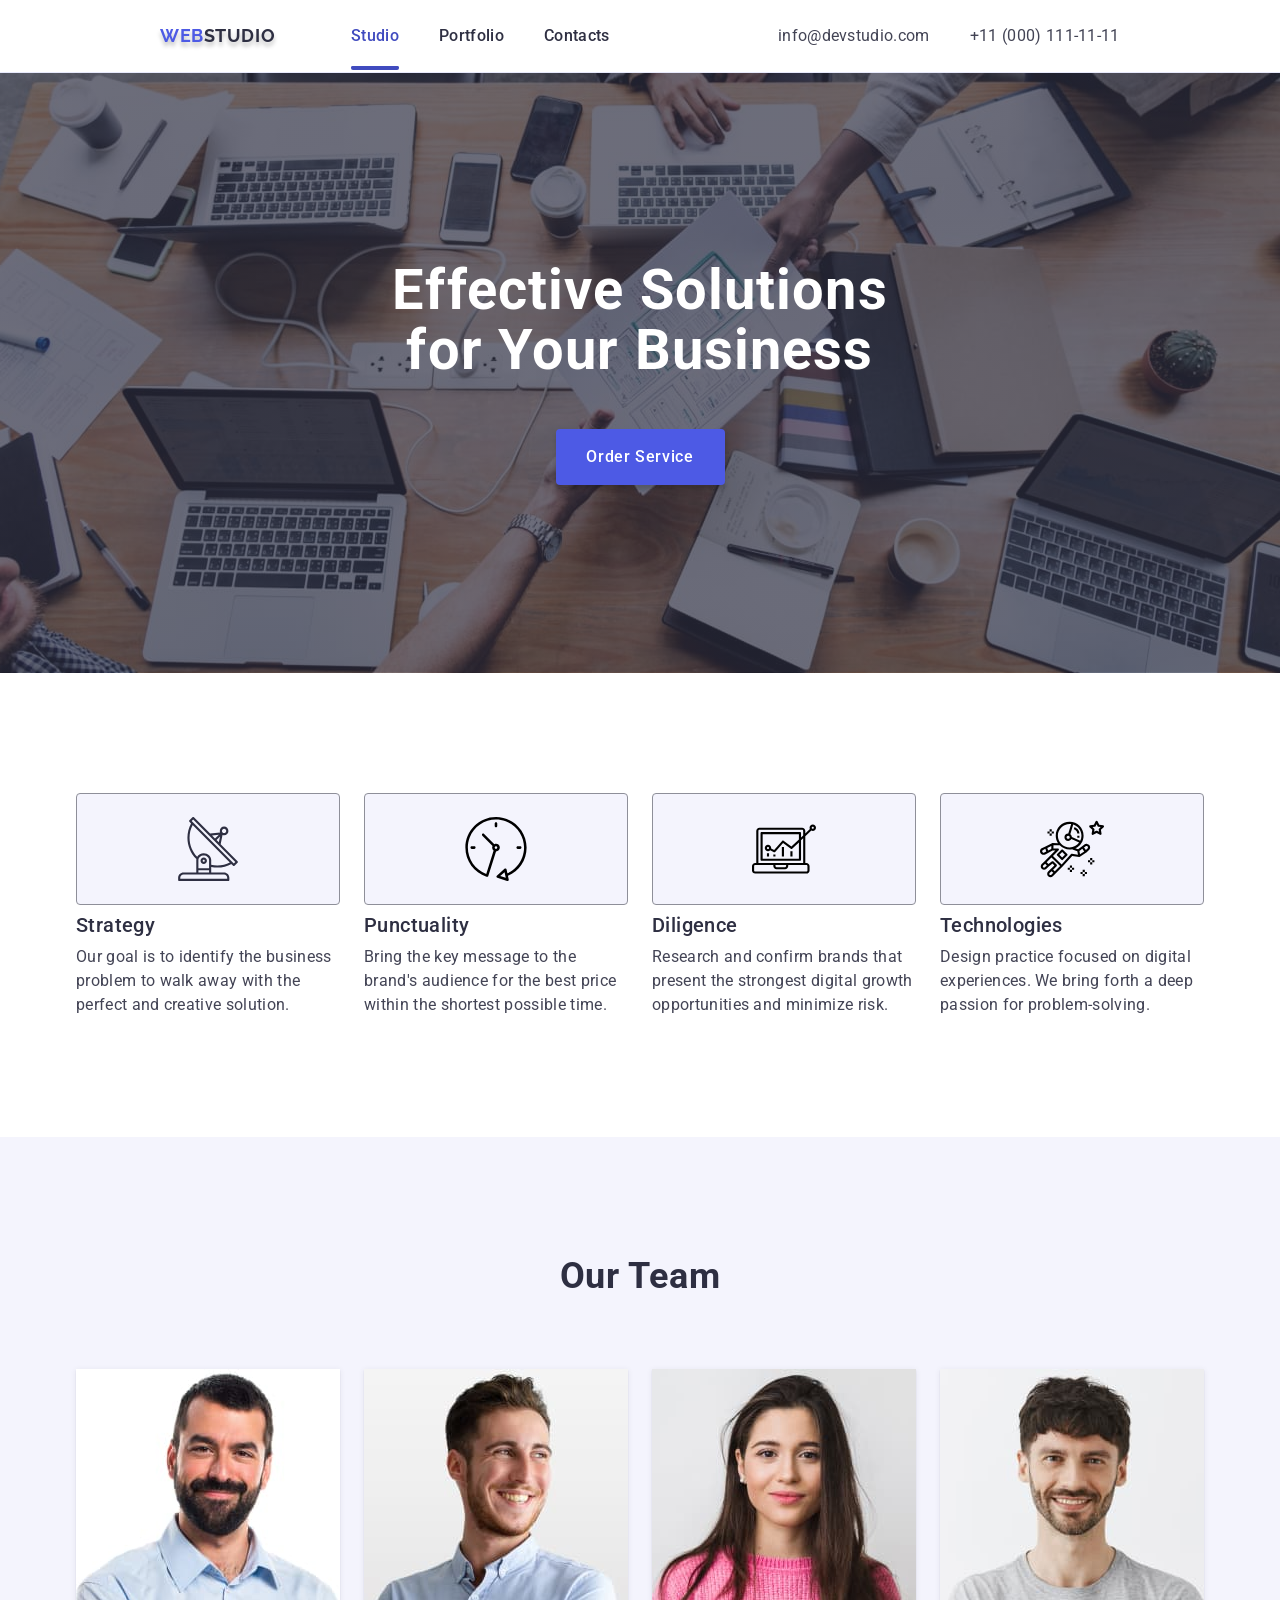
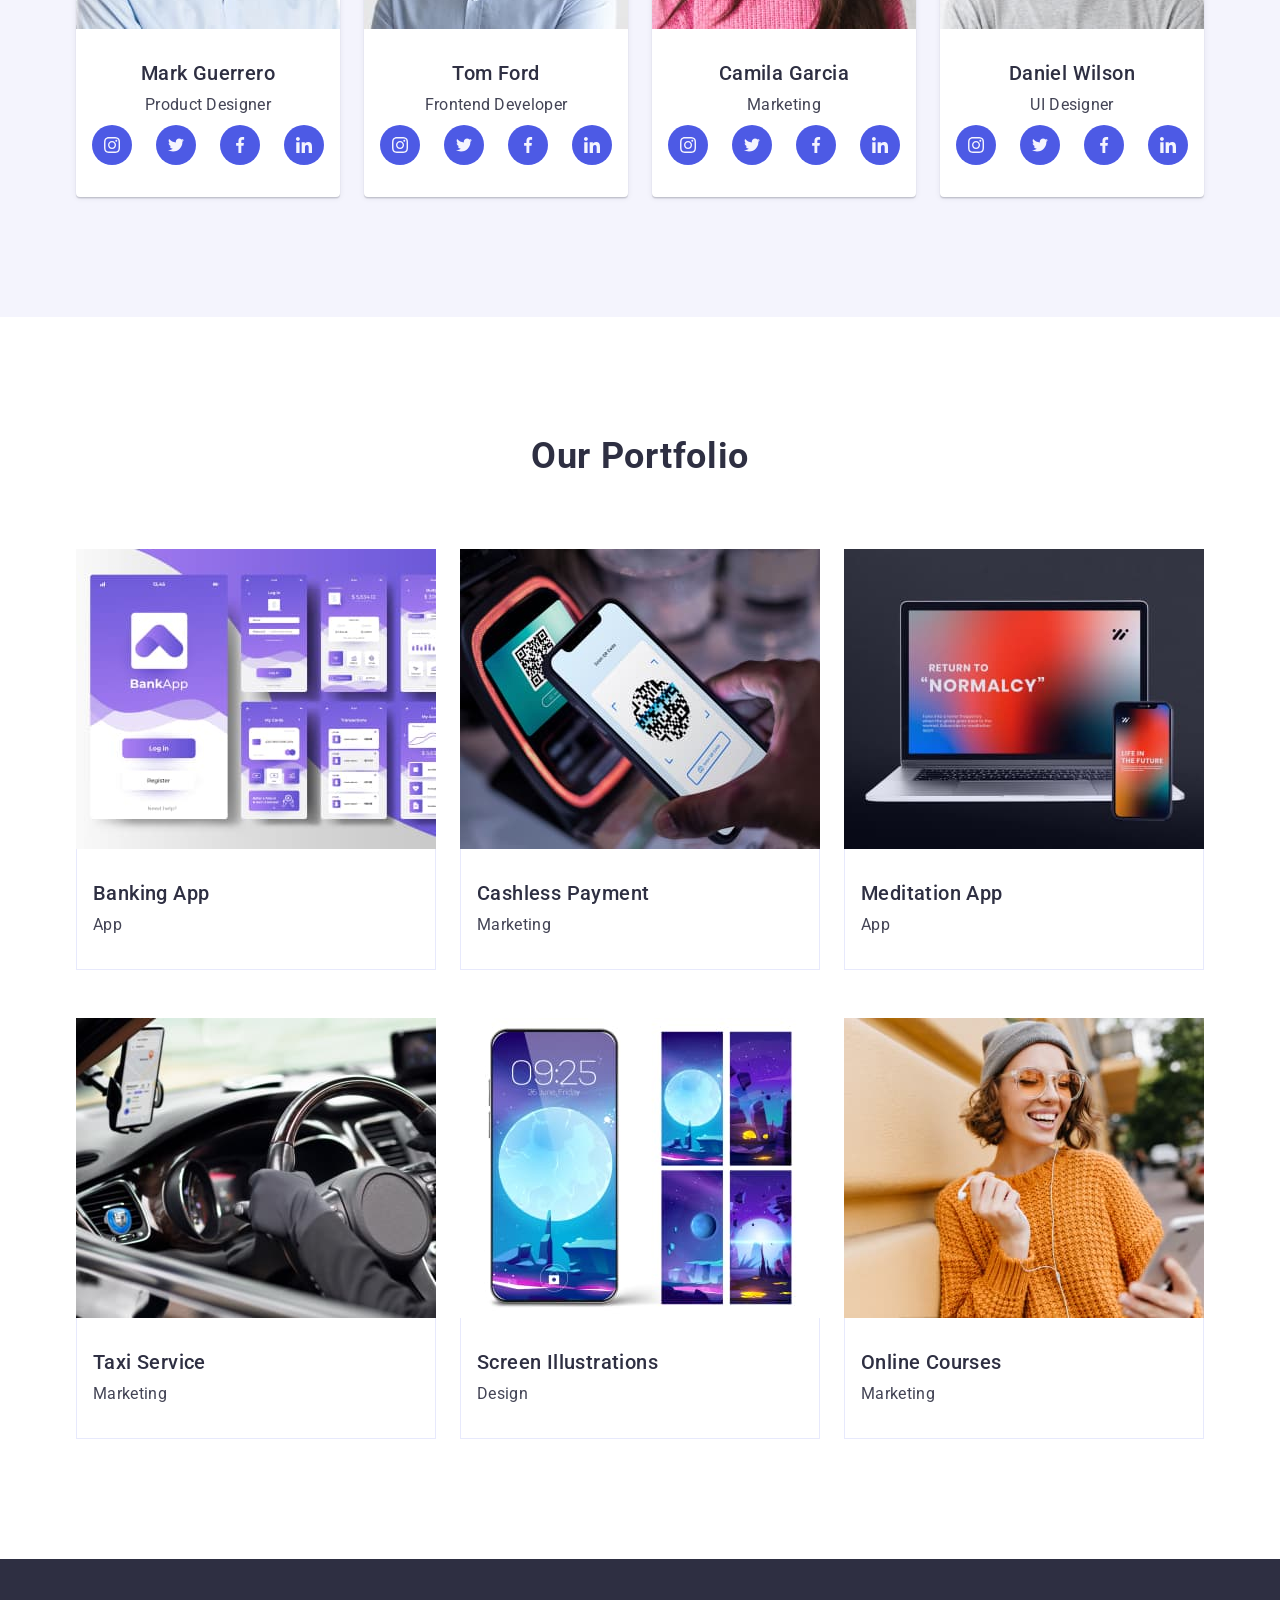
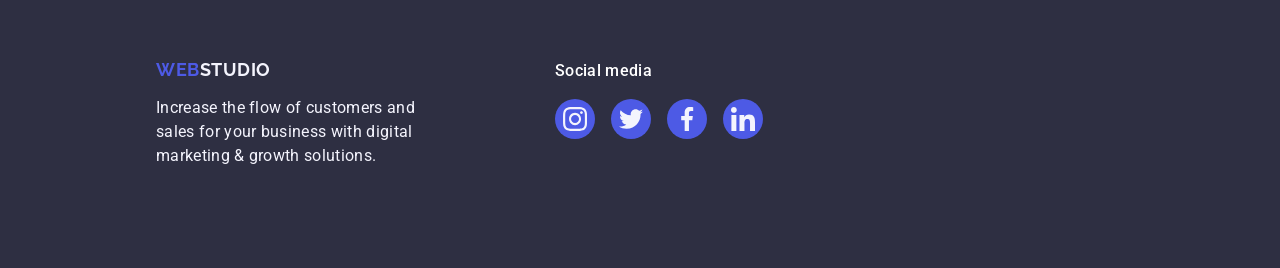
==== index.html @ fd199534 ".." ====
<!DOCTYPE html>
<html lang="en">
  <head>
    <meta charset="UTF-8" />
    <meta name="viewport" content="width=device-width, initial-scale=1.0" />
    <link rel="preconnect" href="https://fonts.googleapis.com" />
    <link rel="preconnect" href="https://fonts.gstatic.com" crossorigin />
    <link
      href="https://fonts.googleapis.com/css2?family=Raleway:wght@800&family=Roboto:wght@400;500;700;900&display=swap"
      rel="stylesheet"
    />
    <link rel="stylesheet" href="./modern-normalize.min.css" />
    <link rel="stylesheet" href="./css/styles.css" />
    <title>WEBSTUDIO</title>
  </head>
  <body>
    <header class="header-border">
      <div class="menu container">
        <nav class="menu-box-nav">
          <a class="logo logo-shadow" href="./index.html"
            >Web<span class="color-logo-studio-menu">Studio</span>
          </a>
          <ul class="menu-nav">
            <li class="menu-nav-list">
              <a class="menu-nav-link menu-is-active" href="./index.html"
                >Studio</a
              >
            </li>
            <li class="menu-nav-list">
              <a class="menu-nav-link" href="">Portfolio</a>
            </li>
            <li class="menu-nav-list">
              <a class="menu-nav-link" href="">Contacts</a>
            </li>
          </ul>
        </nav>
        <address class="box-address">
          <ul class="contacts-address">
            <li class="contacts-list">
              <a class="contacts-address-link" href="mailto:info@devstudio.com"
                >info@devstudio.com</a
              >
            </li>
            <li class="contacts-list">
              <a class="contacts-address-link" href="tel:+110001111111"
                >+11 (000) 111-11-11</a
              >
            </li>
          </ul>
        </address>
      </div>
    </header>
    <main>
      <!--Hero-->
      <section class="hero">
        <div class="container">
          <h1 class="hero-header">Effective Solutions for Your Business</h1>
          <button class="hero-btn" type="button" data-modal-open>
            Order Service
          </button>
        </div>
      </section>
      <!--Feature-->
      <section class="feature">
        <div class="container">
          <h2 class="visually-hidden">Feature</h2>
          <ul class="feature-list">
            <li class="feature-box">
              <div class="background-icon-feature">
                <svg class="icon-feature" width="64" height="64">
                  <use href="./images/icons.svg#iconantenna"></use>
                </svg>
              </div>
              <h3 class="feature-second-header">Strategy</h3>
              <p class="feature-text">
                Our goal is to identify the business problem to walk away with
                the perfect and creative solution.
              </p>
            </li>
            <li class="feature-box">
              <div class="background-icon-feature">
                <svg width="64" height="64">
                  <use href="./images/icons.svg#iconclock"></use>
                </svg>
              </div>
              <h3 class="feature-second-header">Punctuality</h3>
              <p class="feature-text">
                Bring the key message to the brand's audience for the best price
                within the shortest possible time.
              </p>
            </li>
            <li class="feature-box">
              <div class="background-icon-feature">
                <svg width="64" height="64">
                  <use href="./images/icons.svg#icondiagram"></use>
                </svg>
              </div>
              <h3 class="feature-second-header">Diligence</h3>
              <p class="feature-text">
                Research and confirm brands that present the strongest digital
                growth opportunities and minimize risk.
              </p>
            </li>
            <li class="feature-box">
              <div class="background-icon-feature">
                <svg width="64" height="64">
                  <use href="./images/icons.svg#iconastronaut"></use>
                </svg>
              </div>
              <h3 class="feature-second-header">Technologies</h3>
              <p class="feature-text">
                Design practice focused on digital experiences. We bring forth a
                deep passion for problem-solving.
              </p>
            </li>
          </ul>
        </div>
      </section>
      <!--Our Team-->
      <section class="our-team">
        <div class="container">
          <h2 class="our-team-header">Our Team</h2>
          <ul class="our-team-list">
            <li class="our-team-box">
              <img
                src="./images/our-team/markguerrero.jpg"
                alt="Zdjęcie usmiechnietego mężczyzny, ciemne, krótkie włosy i broda w koszuli jasnoniebieskiej"
                width="264"
              />
              <div class="our-team-name-box">
                <h3 class="our-team-second-header">Mark Guerrero</h3>
                <p class="our-team-text">Product Designer</p>
                <ul class="svg-list-our-team">
                  <li class="empty">
                    <a class="svg-link-our-team" href="">
                      <svg class="empty" width="16" height="16">
                        <use href="./images/icons.svg#iconinstagram"></use>
                      </svg>
                    </a>
                  </li>
                  <li class="empty">
                    <a class="svg-link-our-team" href="">
                      <svg class="empty" width="16" height="16">
                        <use href="./images/icons.svg#icontwitter"></use>
                      </svg>
                    </a>
                  </li>
                  <li class="empty">
                    <a class="svg-link-our-team" href="">
                      <svg class="empty" width="16" height="16">
                        <use href="./images/icons.svg#iconfacebook"></use>
                      </svg>
                    </a>
                  </li>
                  <li class="empty">
                    <a class="svg-link-our-team" href="">
                      <svg class="empty" width="16" height="16">
                        <use href="./images/icons.svg#iconlinkedin"></use>
                      </svg>
                    </a>
                  </li>
                </ul>
              </div>
            </li>
            <li class="our-team-box">
              <img
                src="./images/our-team/tomford.jpg"
                alt="Zdjęcie usmiechnietego mężczyzny, ciemno blond, krótkie włosy w koszuli jasnoniebieskiej"
                width="264"
              />
              <div class="our-team-name-box">
                <h3 class="our-team-second-header">Tom Ford</h3>
                <p class="our-team-text">Frontend Developer</p>
                <ul class="svg-list-our-team">
                  <li class="empty">
                    <a class="svg-link-our-team" href="">
                      <svg class="empty" width="16" height="16">
                        <use href="./images/icons.svg#iconinstagram"></use>
                      </svg>
                    </a>
                  </li>
                  <li class="empty">
                    <a class="svg-link-our-team" href="">
                      <svg class="empty" width="16" height="16">
                        <use href="./images/icons.svg#icontwitter"></use>
                      </svg>
                    </a>
                  </li>
                  <li class="empty">
                    <a class="svg-link-our-team" href="">
                      <svg class="empty" width="16" height="16">
                        <use href="./images/icons.svg#iconfacebook"></use>
                      </svg>
                    </a>
                  </li>
                  <li class="empty">
                    <a class="svg-link-our-team" href="">
                      <svg class="empty" width="16" height="16">
                        <use href="./images/icons.svg#iconlinkedin"></use>
                      </svg>
                    </a>
                  </li>
                </ul>
              </div>
            </li>
            <li class="our-team-box">
              <img
                src="./images/our-team/camilagarcia.jpg"
                alt="Zdjęcie kobiety, ciemne, długie włosy w różowym swetrze"
                width="264"
              />
              <div class="our-team-name-box">
                <h3 class="our-team-second-header">Camila Garcia</h3>
                <p class="our-team-text">Marketing</p>
                <ul class="svg-list-our-team">
                  <li class="empty">
                    <a class="svg-link-our-team" href="">
                      <svg class="empty" width="16" height="16">
                        <use href="./images/icons.svg#iconinstagram"></use>
                      </svg>
                    </a>
                  </li>
                  <li class="empty">
                    <a class="svg-link-our-team" href="">
                      <svg class="empty" width="16" height="16">
                        <use href="./images/icons.svg#icontwitter"></use>
                      </svg>
                    </a>
                  </li>
                  <li class="empty">
                    <a class="svg-link-our-team" href="">
                      <svg class="empty" width="16" height="16">
                        <use href="./images/icons.svg#iconfacebook"></use>
                      </svg>
                    </a>
                  </li>
                  <li class="empty">
                    <a class="svg-link-our-team" href="">
                      <svg class="empty" width="16" height="16">
                        <use href="./images/icons.svg#iconlinkedin"></use>
                      </svg>
                    </a>
                  </li>
                </ul>
              </div>
            </li>
            <li class="our-team-box">
              <img
                src="./images/our-team/danielwilson.jpg"
                alt="Zdjęcie usmiechnietego mężczyzny, ciemne, średnie włosy i mały zarost w szarej bluzie"
                width="264"
              />
              <div class="our-team-name-box">
                <h3 class="our-team-second-header">Daniel Wilson</h3>
                <p class="our-team-text">UI Designer</p>
                <ul class="svg-list-our-team">
                  <li class="empty">
                    <a class="svg-link-our-team" href="">
                      <svg class="empty" width="16" height="16">
                        <use href="./images/icons.svg#iconinstagram"></use>
                      </svg>
                    </a>
                  </li>
                  <li class="empty">
                    <a class="svg-link-our-team" href="">
                      <svg class="empty" width="16" height="16">
                        <use href="./images/icons.svg#icontwitter"></use>
                      </svg>
                    </a>
                  </li>
                  <li class="empty">
                    <a class="svg-link-our-team" href="">
                      <svg class="empty" width="16" height="16">
                        <use href="./images/icons.svg#iconfacebook"></use>
                      </svg>
                    </a>
                  </li>
                  <li class="empty">
                    <a class="svg-link-our-team" href="">
                      <svg class="empty" width="16" height="16">
                        <use href="./images/icons.svg#iconlinkedin"></use>
                      </svg>
                    </a>
                  </li>
                </ul>
              </div>
            </li>
          </ul>
        </div>
      </section>
      <!--Our Portfolio-->
      <section class="our-portfolio">
        <div class="container">
          <h2 class="our-portfolio-header">Our Portfolio</h2>
          <ul class="our-portfolio-list">
            <li class="our-portfolio-box">
              <div class="our-portfolio-half-box">
                <img
                  src="./images/our-portfolio/banking-app.jpg"
                  alt="zdjęcia ekranów BankApp"
                  width="360"
                />
                <p class="overlay-text">
                  14 Stylish and User-Friendly App Design Concepts · Task
                  Manager App · Calorie Tracker App · Exotic Fruit Ecommerce App
                  · Cloud Storage App
                </p>
              </div>
              <div class="our-portfolio-border">
                <h3 class="our-portfolio-second-header">Banking App</h3>
                <p class="our-portfolio-text">App</p>
              </div>
            </li>
            <li class="our-portfolio-box">
              <div class="our-portfolio-half-box">
                <img
                  src="./images/our-portfolio/cashless-payment.jpg"
                  alt="płatości telefonem zbliżeniowo"
                  width="360"
                />

                <p class="overlay-text">
                  14 Stylish and User-Friendly App Design Concepts · Task
                  Manager App · Calorie Tracker App · Exotic Fruit Ecommerce App
                  · Cloud Storage App
                </p>
              </div>
              <div class="our-portfolio-border">
                <h3 class="our-portfolio-second-header">Cashless Payment</h3>
                <p class="our-portfolio-text">Marketing</p>
              </div>
            </li>
            <li class="our-portfolio-box">
              <div class="our-portfolio-half-box">
                <img
                  class="img-margin"
                  src="./images/our-portfolio/meditation-app.jpg"
                  alt="laptop i telefon"
                  width="360"
                />

                <p class="overlay-text">
                  14 Stylish and User-Friendly App Design Concepts · Task
                  Manager App · Calorie Tracker App · Exotic Fruit Ecommerce App
                  · Cloud Storage App
                </p>
              </div>
              <div class="our-portfolio-border">
                <h3 class="our-portfolio-second-header">Meditation App</h3>
                <p class="our-portfolio-text">App</p>
              </div>
            </li>
            <li class="our-portfolio-box">
              <div class="our-portfolio-half-box">
                <img
                  src="./images/our-portfolio/taxi-service.jpg"
                  alt="ręce na kierownicy samochodu z włączoną mapą"
                  width="360"
                />

                <p class="overlay-text">
                  14 Stylish and User-Friendly App Design Concepts · Task
                  Manager App · Calorie Tracker App · Exotic Fruit Ecommerce App
                  · Cloud Storage App
                </p>
              </div>
              <div class="our-portfolio-border">
                <h3 class="our-portfolio-second-header">Taxi Service</h3>
                <p class="our-portfolio-text">Marketing</p>
              </div>
            </li>
            <li class="our-portfolio-box">
              <div class="our-portfolio-half-box">
                <img
                  src="./images/our-portfolio/screen-illustractions.jpg"
                  alt="tapety telefonu"
                  width="360"
                />

                <p class="overlay-text">
                  14 Stylish and User-Friendly App Design Concepts · Task
                  Manager App · Calorie Tracker App · Exotic Fruit Ecommerce App
                  · Cloud Storage App
                </p>
              </div>
              <div class="our-portfolio-border">
                <h3 class="our-portfolio-second-header">
                  Screen Illustrations
                </h3>
                <p class="our-portfolio-text">Design</p>
              </div>
            </li>
            <li class="our-portfolio-box">
              <div class="our-portfolio-half-box">
                <img
                  src="./images/our-portfolio/online-courses.jpg"
                  alt="usmiechnięta kobieta z telefonem"
                  width="360"
                />

                <p class="overlay-text">
                  14 Stylish and User-Friendly App Design Concepts · Task
                  Manager App · Calorie Tracker App · Exotic Fruit Ecommerce App
                  · Cloud Storage App
                </p>
              </div>
              <div class="our-portfolio-border">
                <h3 class="our-portfolio-second-header">Online Courses</h3>
                <p class="our-portfolio-text">Marketing</p>
              </div>
            </li>
          </ul>
        </div>
      </section>
    </main>
    <footer class="box-footer">
      <div class="footer-big-box">
        <div class="logo-footer container">
          <a class="logo link-logo-footer" href="./index.html"
            >Web<span class="color-logo-studio-footer">Studio</span></a
          >
          <p class="text-footer-one">
            Increase the flow of customers and sales for your business with
            digital marketing & growth solutions.
          </p>
        </div>
        <div>
          <p class="text-footer-two">Social media</p>
          <ul class="list-svg-footer-sm">
            <li class="empty">
              <a class="svg-footer-sm" href="">
                <svg class="empty" width="24" height="24">
                  <use href="./images/icons.svg#iconinstagram"></use>
                </svg>
              </a>
            </li>
            <li class="empty">
              <a class="svg-footer-sm" href="">
                <svg class="empty" width="24" height="24">
                  <use href="./images/icons.svg#icontwitter"></use>
                </svg>
              </a>
            </li>
            <li class="empty">
              <a class="svg-footer-sm" href="">
                <svg class="empty" width="24" height="24">
                  <use href="./images/icons.svg#iconfacebook"></use>
                </svg>
              </a>
            </li>
            <li class="empty">
              <a class="svg-footer-sm" href="">
                <svg class="empty" width="24" height="24">
                  <use href="./images/icons.svg#iconlinkedin"></use>
                </svg>
              </a>
            </li>
          </ul>
        </div>
      </div>
    </footer>
    <!--MODAL-->
    <div class="backdrop is-hidden" data-modal>
      <div class="modal">
        <p class="modal-title">Leave your contacts and we will call you back</p>
        <button type="button" class="close-btn" data-modal-close="true">
          <svg class="svg-modal" width="8" height="8">
            <use href="./images/icons.svg#icon-close-black"></use>
          </svg>
        </button>
        <div class="model-form">
          <form class="modal-all-form" name="form" autocomplete="on">
            <label>
              <span class="small-title-form">Name</span>
              <div class="modal-svg-tekst">
                <svg class="svg-model-form" width="12" height="12">
                  <use href="./images/icons.svg#icon-name"></use>
                </svg>
                <input class="border-input-form" type="text" name="username" />
              </div>
            </label>
            <label>
              <span class="small-title-form">Phone</span>
              <div class="modal-svg-tekst">
                <svg class="svg-model-form" width="13" height="13">
                  <use href="./images/icons.svg#icon-phone_number"></use>
                </svg>
                <input
                  class="border-input-form"
                  type="tel"
                  name="phone_number"
                />
              </div>
            </label>
            <label>
              <span class="small-title-form">Email</span>
              <div class="modal-svg-tekst">
                <svg class="svg-model-form" width="15" height="12">
                  <use href="./images/icons.svg#icon-email_addres"></use>
                </svg>
                <input class="border-input-form" type="email" name="email" />
              </div>
            </label>
            <label>
              <span class="small-title-form">Comment</span>
              <textarea
                class="textarea-modal"
                name="comment"
                rows="5"
                placeholder="Text input"
              ></textarea>
            </label>
          </form>
          <div class="modal-statue-tekst">
            <div class="checkbox">
              <div class="checkbox__control">
                <input
                  type="checkbox"
                  id="check"
                  name="check"
                  value="1"
                  class="checkbox__input"
                />
                <label class="checkbox__label" for="check"
                  ><svg width="16" height="16">
                    <use href="./images/icons.svg#icon-checkbox-vector"></use>
                  </svg>
                </label>
                <label class="checkbox__label-2" for="check"
                  ><svg width="16" height="16">
                    <use href="./images/icons.svg#icon-accept"></use>
                  </svg>
                </label>
              </div>
            </div>
            <p class="statute-text">
              I accept the terms and conditions of the
              <a href="#" class="text-privacy-policy">Privacy Policy</a>
            </p>
          </div>
          <div class="modal-send">
            <button class="modal-send-button" type="submit">Send</button>
          </div>
        </div>
      </div>
    </div>
    <script src="./js/modal.js"></script>
  </body>
</html>
---- css/styles.css ----
/*globalne*/
*{
    margin:0;
    padding: 0;
}
body{
    font-family: "Roboto", sans-serif;
    color: #434455;
    background-color: #FFFFFF;
}

img {
    display: block;
}

.container{
    max-width: 1158px;
    margin: 0 auto;
    padding: 0 15px;
}
h1{
    margin: auto;
}

.logo{
    font-family:"Raleway", sans-serif;
    font-weight: 700;
    font-size: 18px;
    line-height: 117%;
    letter-spacing: 0.03em;
    text-transform: uppercase;
    text-decoration: none;
    color: #4d5ae5;
}

.logo-shadow{
    text-shadow: 0 4px 4px rgba(0, 0, 0, 0.25);
    margin-right: 76px;
}
.header-border{
border-bottom: 1px solid #e7e9fc;
box-shadow:0px 2px 1px rgba(46, 47, 66, 0.08), 0px 1px 1px rgba(46, 47, 66, 0.16), 0px 1px 6px rgba(46, 47, 66, 0.08)
}

.visually-hidden {
    position: absolute;
    width: 1px;
    height: 1px;
    margin: -1px;
    border: 0;
    padding: 0;
    white-space: nowrap;
    clip-path: inset(100%);
    clip: rect(0 0 0 0);
    overflow: hidden;
}
/*Menu*/
.menu{
    display: flex;
    justify-content: space-around;
}

.menu-nav-list{
    position: relative;
}
.menu-nav-list > .menu-is-active{
    color: #404bbf;
}

.menu-is-active::after{
    content: '';
    display: inline-block;
    width: 100%;
    left: 0;
    margin-top: 45px;
    position: absolute;
    border-bottom: solid 4px #404bbf;
    bottom: -1px;
    background-color: #404bbf;
    border-radius: 2px
}

.menu-nav-link:hover::after {
    content: '';
    align-items: center;
    display: inline-block;
    width: 100%;
    margin-top: 45px;
    position: absolute;
    left: 0%;
    border-bottom: solid 4px #404bbf;
    border-radius: 2px;
    bottom: -1px;
}

.menu-box-nav {
    display: flex;
    align-items: center;
}
.color-logo-studio-menu{
    color: #2e2f42;
}

.menu-nav{
    list-style-type: none;
    display: flex;
}

.menu-nav-link{
    text-decoration: none;
    color:#2e2f42;
    font-weight: 500;
    line-height: 150%;
    letter-spacing: 0.02em;
    padding: 24px 0;
    position: relative;
    transition: color 250ms cubic-bezier(0.4, 0, 0.2, 1)
}
.menu-nav-list:not(:last-child){
    margin-right: 40px;
}

.menu-nav-link:hover,
.menu-nav-link:focus {
    color: #404bbf;
}

.box-address{
    font-style: normal; 
}

.contacts-address{
    list-style-type: none;
    display: flex;
}
.contacts-list{
    padding: 24px 0;
}
.contacts-list:not(:last-child){
    margin-right: 40px;
}
.contacts-address-link{
    line-height: 150%;
    letter-spacing: 0.02em;
    text-decoration: none;
    color: #434455;
    transition: color 250ms cubic-bezier(0.4, 0, 0.2, 1)
}
.contacts-address-link:hover,
.contacts-address-link:focus {
    color: #404bbf;
}

/* Hero */
.hero{
    background-color: #2e2f42;
    max-width: 1440px;
    text-align: center;
    padding: 188px 0;
    margin: 0 auto; 
}

.hero{
    background-image: linear-gradient(to bottom,
        rgba(46, 47, 66, 0.7),
        rgba(46, 47, 66, 0.7)) ,
    url(../images/hero/people-office.jpg);
    background-size: cover;
    background-repeat: no-repeat;
    background-position: center;
}
.hero-header{
    font-weight: 700;
    font-size: 56px;
    line-height: 107%;
    letter-spacing: 0.02em;
    color: #fff;
    max-width: 496px;
    margin-bottom: 48px;
}
.hero-btn{
    /*box model*/
    display: block;
    margin: 0 auto;

    min-width: 169px;
    height: 56px;
    border: none;
    cursor: pointer;
    background-color: #4d5ae5;
    border-radius: 4px;
    box-shadow: 0 4px 4px 0 rgba(0, 0, 0, 0.15);
    /*text*/
    font-family: "Roboto", sans-serif;
    font-weight: 500;
    font-size: 16px;
    line-height: 150%;
    letter-spacing: 0.04em;
    color: #fff;
    transition-property: background-color;
    transition-duration: 250ms;
    transition-timing-function: cubic-bezier(0.4,0,0.2,1);
}
.hero-btn:hover,
.hero-btn:focus{
    background-color: #404bbf;
}


/*feature*/
.feature{
    margin: auto;
    padding: 120px 0;
}
.feature-list{
    list-style-type: none;
    letter-spacing: 0.02em;
    display: flex;
    justify-content: center;

}
.feature-box{
    width: calc((100% - 72px) / 4 )
    
}
.feature-box:not(:last-child){
    margin-right: 24px;
}
.feature-second-header{
    font-weight: 500;
    font-size: 20px;
    line-height: 120%;
    letter-spacing: 0.02em;
    color: #2e2f42;
    margin-bottom: 8px;
}
.feature-text{
    line-height: 150%;
    color: #434455;
}

.background-icon-feature{
    background-color: #f4f4fd;
    display: flex;
    align-items: center;
    justify-content: center;
    padding-top: 24px;
    padding-bottom: 24px;
    text-align: center;
    border: 1px solid #8e8f99;
    border-radius: 4px;
    height: 112px;
    margin-bottom: 8px;
}

.icon-feature{
    fill: #2e2f42;
}

/*Our Team*/
.our-team{
    background-color: #f4f4fd;
    text-transform: capitalize;
    color: #2e2f42;
    padding: 120px 0;
}
.our-team-header{
    font-weight: 700;
    font-size: 36px;
    line-height: 111%;
    letter-spacing: 0.02em;
    text-align: center;
    margin-bottom: 72px;
}
.our-team-list{
    list-style-type: none;
    display: flex;
    justify-content: center;
    gap: 24px;
}

.our-team-box{
    background-color: #fff;
    width: calc((100% - 72px) / 4);
    border-radius: 0 0 4px 4px;
    box-shadow: 0 2px 1px 0 rgba(46, 47, 66, 0.08), 0 1px 1px 0 rgba(46, 47, 66, 0.16), 0 1px 6px 0 rgba(46, 47, 66, 0.08);
}
.our-team-name-box{
    padding: 32px 0;
}
.our-team-second-header{
    font-weight: 500;
    font-size: 20px;
    line-height: 120%;
    letter-spacing: 0.02em;
    text-align: center;
    margin-bottom: 8px;
}
.our-team-text{
        line-height: 150%;
        letter-spacing: 0.02em;
        text-align: center;
        color: #434455;
        margin-bottom: 8px;
}

.svg-list-our-team{
    list-style: none;
    text-align: center;
    justify-content: center;
    display: flex;
    gap: 24px;
        
}

.svg-link-our-team{
    display: flex;
    align-items: center;
    justify-content: center;
    border-radius: 50%;
    background-color: #4d5ae5;
    fill: #f4f4fd;
    height: 40px;
    width: 40px;
    transition: background-color 250ms cubic-bezier(0.4, 0, 0.2, 1);
}

.svg-list-our-team a:hover,
.svg-list-our-team a:focus{
    background-color: #404bbf;
}



/*Our Portfolio*/
.our-portfolio{
    padding-top: 120px;
    padding-bottom: 120px;
}
.our-portfolio-box{
    background-color: #fff;
    text-transform: capitalize;
    
}

.our-portfolio-border{
    border: 1px solid #e7e9fc;
    padding: 32px 16px;
    border-top: none;
    
}

.our-portfolio-header{
    font-weight: 700;
    font-size: 36px;
    line-height: 111%;
    letter-spacing: 0.02em;
    text-align: center;
    color: #2e2f42;
    margin-bottom: 72px;
    
}
.our-portfolio-list{
    list-style-type: none;
    display: flex;
    flex-wrap: wrap; 
    justify-content: center;
    column-gap: 24px;
    row-gap: 48px;
}

.our-portfolio-half-box{
    position: relative;
    overflow: hidden;
}

.our-portfolio-text{
        line-height: 150%;
        letter-spacing: 0.02em;
        color: #434455;
}
.our-portfolio-second-header{
    font-weight: 500;
    font-size: 20px;
    line-height: 120%;
    letter-spacing: 0.02em;
    color: #2e2f42;
    margin-bottom: 8px;
}

.our-portfolio-box:hover{
    cursor: pointer;
    box-shadow: 0 2px 1px 0 rgba(46, 47, 66, 0.08), 0 1px 1px 0 rgba(46, 47, 66, 0.16), 0 1px 6px 0 rgba(46, 47, 66, 0.08);
    
}

.our-portfolio-box {
    width: calc((100% - 48px) / 3);
    transition: box-shadow 250ms cubic-bezier(0.4, 0, 0.2, 1)
}


.overlay-text {
    position: absolute;
    top: 0;
    left: 0;
    z-index: -1;
    color: #f4f4fd;
    font-size: 16px;
    line-height: 150%;
    letter-spacing: 0.02em;
    padding:40px 32px;
    font-weight: 400;
    background-color: #4d5ae5;
    transform: translateY(100%);
    height: 100%;
    width: 100%;
    transition: transform 250ms cubic-bezier(0.4, 0, 0.2, 1)
}

.our-portfolio-box:hover .overlay-text {
    transform: translateY(0);
    z-index: 1;
    transition: transform 250ms cubic-bezier(0.4, 0, 0.2, 1)
    
}
/*FOOTER*/
.box-footer {
    background-color: #2e2f42;
    padding: 100px 0;
}

.footer-big-box{
    display: flex;
    align-items: baseline;
}

.color-logo-studio-footer {
    color: #f4f4fd;
}

.text-footer-one{
        line-height: 1.5;
        letter-spacing: 0.02em;
        color: #f4f4fd;
        max-width: 264px; 
}

.text-footer-two{
        font-weight: 500;
        line-height: 150%;
        letter-spacing: 0.02em;
        color: #fff;
        margin-bottom: 16px;
}

.logo-footer{
    padding-left: 156px;
    margin-left: 0;
    margin-right: 120px;
}

.link-logo-footer{
    display: inline-block;
    margin-bottom: 16px;
}

.list-svg-footer-sm{
    list-style: none;
    text-align: center;
    justify-content: left;
    display: flex;
    gap: 16px;
}

.svg-footer-sm{
    display: flex;
    align-items: center;
    justify-content: center;
    border-radius: 50%;
    background-color: #4d5ae5;
    fill: #f4f4fd;
    height: 40px;
    width: 40px;
}

.list-svg-footer-sm a:hover,
.list-svg-footer-sm a:focus{
    background-color: #31d0aa;
}

.svg-footer-sm{
    transition: background-color 250ms cubic-bezier(0.4, 0, 0.2, 1);
}


/* Okno modalne*/
.is-hidden {
    pointer-events: none;
    visibility: hidden;
    opacity: 0;
}

.backdrop {
    position: fixed;
    left: 0;
    top: 0;
    width: 100%;
    height: 100%;
    background-color: rgba(46, 47, 66, 0.4);
    transition: opacity 250ms cubic-bezier(0.4, 0, 0.2, 1),
    visibility 250ms cubic-bezier(0.4, 0, 0.2, 1)
}

.is-hidden .modal {
    transform: translateX(-50%) translateY(-50%) scale(0);
}

.modal {
    position: absolute;
    top: 50%;
    left: 50%;
    transition: transform 0.9s linear;
    transform: translateX(-50%) translateY(-50%) scale(1);
    width: 408px;
    min-height: 584px;
    background-color: #fcfcfc;
    box-shadow: 0 1px 1px 0 rgba(0, 0, 0, 0.14),
        0 1px 3px 0 rgba(0, 0, 0, 0.12),
        0 2px 1px 0 rgba(0, 0, 0, 0.2);
    border-radius: 4px;
    transition: transform 250ms cubic-bezier(0.4, 0, 0.2, 1);
    padding:72px 24px 24px 24px;
}

.close-btn {
    position: absolute;
    top:24px;
    right: 24px;
    width: 24px;
    height: 24px;
    background-color: #e7e9fc;
    border: 1px solid rgba(0, 0, 0, 0.1);
    border-radius: 50%;
    cursor: pointer;
    display: flex;
    align-items: center;
    justify-content: center;
    fill: #2e2f42;
    transition: background-color 250ms cubic-bezier(0.4, 0, 0.2, 1), border 250ms cubic-bezier(0.4, 0, 0.2, 1)
    
}

.close-btn:hover,
.close-btn:focus {
    background-color: #404bbf;
    fill: #fff;
    transition: color 250ms cubic-bezier(0.4, 0, 0.2, 1);
    border:none;
    
}

.svg-modal{
    transition: fill 250ms cubic-bezier(0.4, 0, 0.2, 1)
}

.modal-title {
    font-weight: 500;
    font-size: 16px;
    line-height: 150%;
    letter-spacing: 0.02em;
    text-align: center;
    color: #2e2f42;
    margin-bottom: 16px;
}

.modal-all-form {
    padding-bottom: 16px;
}

.small-title-form {
    font-size: 12px;
    line-height: 117%;
    letter-spacing: 0.04em;
    color: #8e8f99;
    padding-bottom: 4px;
}

.modal-svg-tekst {
    margin-bottom: 8px;
}


label {
    display: flex;
    flex-direction: column;
}

.textarea-modal {
    display: inline-flex;
    align-items: center;
    resize: none;
    font-weight: 400;
    font-size: 12px;
    line-height: 1.2;
    letter-spacing: 0.01em;
    border: 1px solid rgba(33, 33, 33, 0.2);
    border-radius: 4px;
    padding: 12px 16px;
}

.modal-svg-tekst {
    display: inline-flex;
    font-size: 18px;
    border: 1px solid rgba(46, 47, 66, 0.4);
    border-radius: 4px;
    cursor: pointer;
    padding-top: 11px;
    padding-bottom: 11px;
    align-items: center;
    height: 40px;
    fill: #2e2f42;
}

.svg-model-form{
    margin-left: 16px;
}

.modal-svg-tekst input:hover,
.modal-svg-tekst input:focus {
    outline: none;
    color: #2e2f42;
}

.modal-statue-tekst {
    padding-bottom: 30px;
    display: flex;
    justify-content: center;
    align-items: center;
    align-content: center;
}

.modal-svg-tekst:hover,
.modal-svg-tekst:focus,
.modal-svg-tekst:focus-within {
    fill: #4d5ae5;
    border-color: #4d5ae5;
    transition-duration: 250ms;
    transition-timing-function: cubic-bezier(0.4, 0, 0.2, 1);
}

.textarea-modal:hover,
.textarea-modal:focus,
.textarea-modal:focus-within {
    border-color: #4d5ae5;
    outline: none;
    transition-duration: 250ms;
    transition-timing-function: cubic-bezier(0.4, 0, 0.2, 1);
}

.statute-text {
    font-size: 12px;
    line-height: 117%;
    letter-spacing: 0.04em;
    color: #8e8f99;
    text-align: center;
}

.text-privacy-policy{
    line-height: 133%;
    text-decoration: underline;
    text-decoration-skip-ink: none;
    color:#4d5ae5;
}

.modal-send {
    display: flex;
    justify-content: center;
    align-items: center;
}

.modal-send-button {
    padding: 16px 32px;
    cursor: pointer;
    width: 169px;
    height: 56px;
    background-color: #4d5ae5;
    box-shadow: 0 4px 4px 0 rgba(0, 0, 0, 0.15);
    border-radius: 4px;
    border: none;
    color: #fff;
    font-weight: 500;
    font-size: 16px;
    line-height: 150%;
    letter-spacing: 0.04em;
}

.border-input-form {
    border: none;
    padding-left: 4px;
    width: 100%;
    padding-right: 15px;
    font-size: 18px;
}

.textarea-modal::placeholder{
    font-size: 12px;
    line-height: 117%;
    letter-spacing: 0.04em;
    color: rgba(46, 47, 66, 0.4);
}

/* Checkbox*/
.checkbox {
    display: inline-flex;
    padding-right: 8px;
}

.checkbox__control {
    position: relative;
    display: inline-flex;
    flex: 0 0 auto;
    width: 16px;
    height: 16px;
}

.checkbox__input {
    position: absolute;
    width: 100%;
    height: 100%;
    clip: rect(1px, 1px, 1px, 1px);
}

.checkbox__label {
    cursor: pointer;
    fill: #404bbf;
}

.checkbox__label-2 {
    position: absolute;
    width: 100%;
    height: 100%;
    clip: rect(1px, 1px, 1px, 1px);
}

.checkbox__label:hover {
    fill: #404bbf;
    transition-duration: 250ms;
    transition-timing-function: cubic-bezier(0.4, 0, 0.2, 1);
}

.checkbox__input:focus + .checkbox__label {
    fill: #fff;
}

.checkbox__input:focus:checked+.checkbox__label+.checkbox__label-2 {
    fill: #404bbf;
    border: 1px solid #404bbf;
}

.checkbox__input:checked+.checkbox__label {
    position: absolute;
    width: 100%;
    height: 100%;
    clip: rect(1px, 1px, 1px, 1px);
}

.checkbox__input:checked+.checkbox__label+.checkbox__label-2 {
    display: flex;
    justify-content: center;
    align-items: center;
    clip: auto;
    background-color: #404bbf;
    fill: #fff;
    border-radius: 2px;
    cursor: pointer;
}
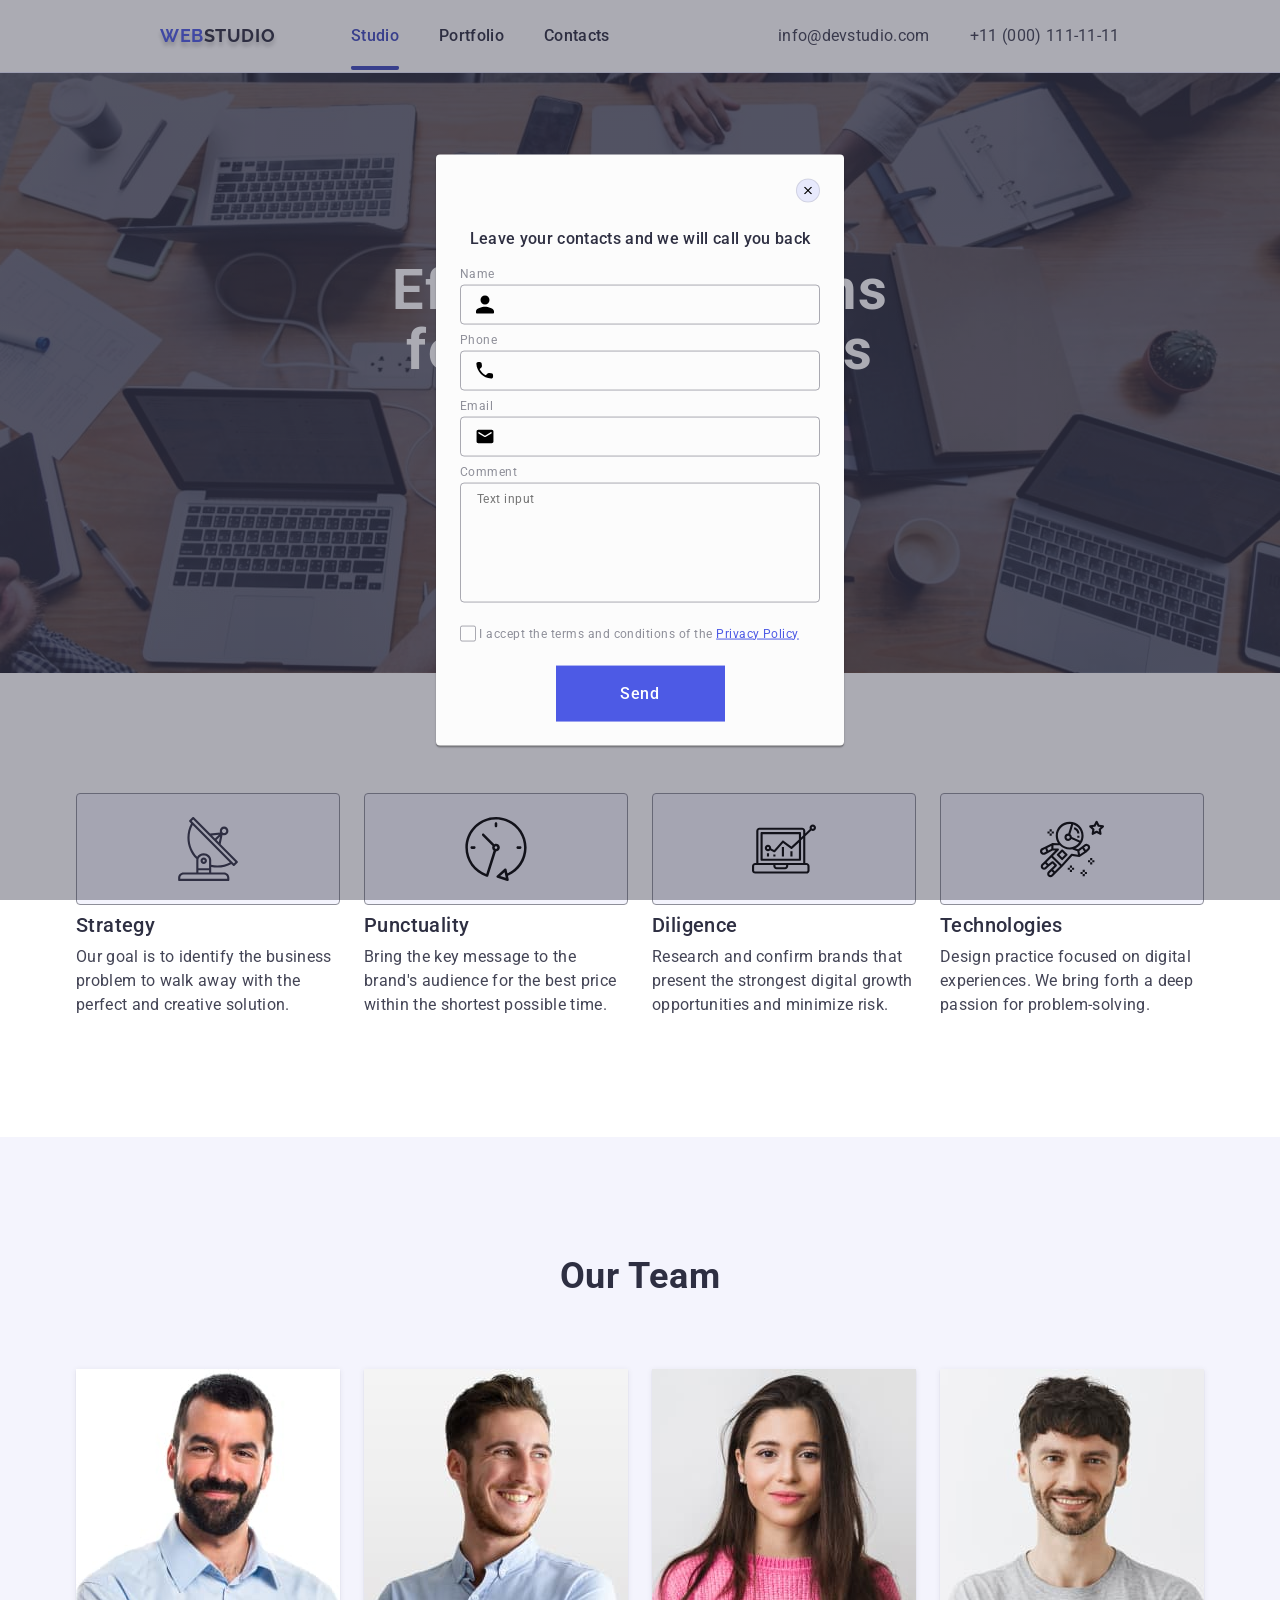
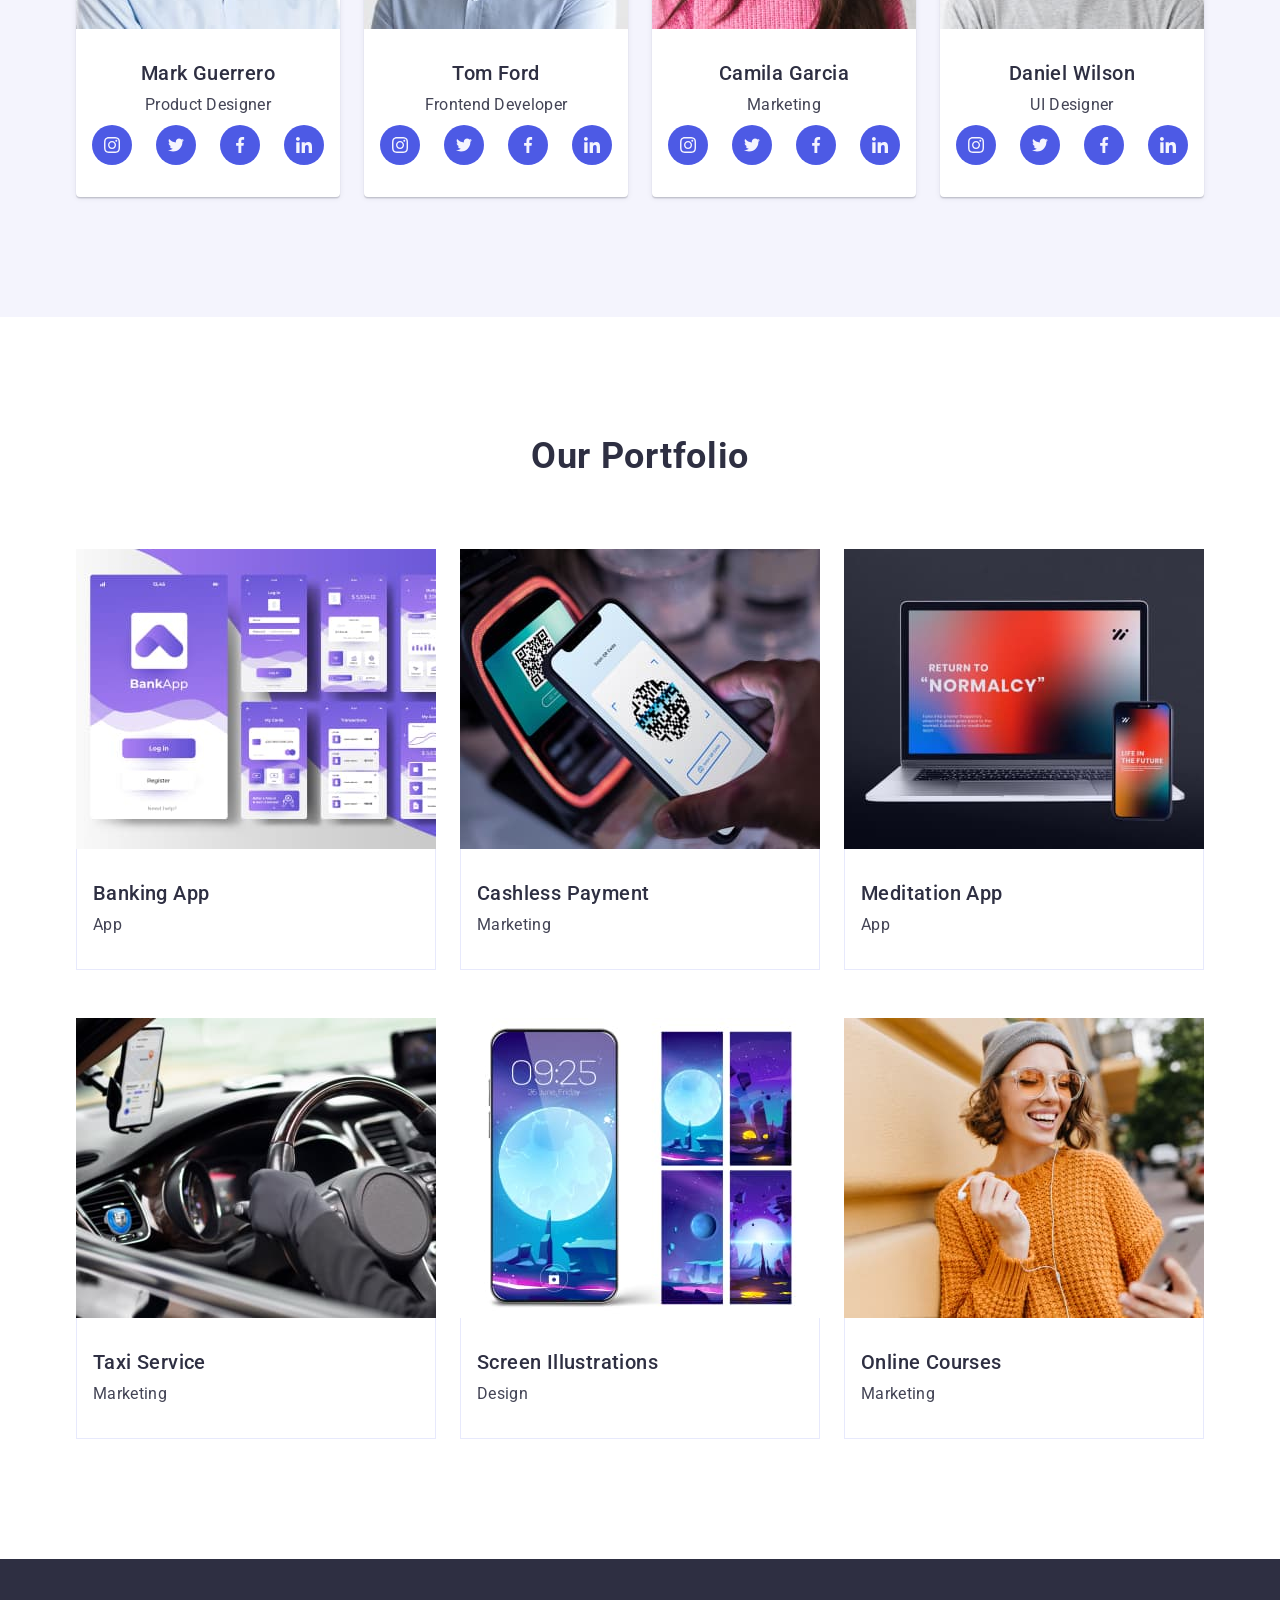
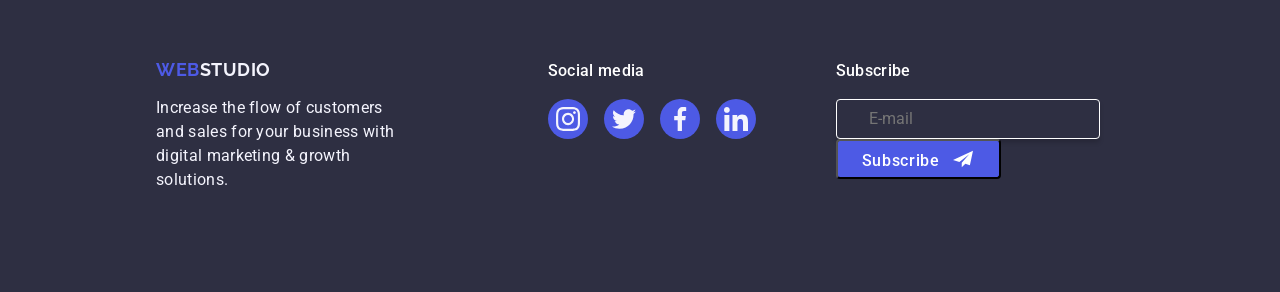
==== commit ffe083a4: "..." ====
--- a/index.html
+++ b/index.html
@@ -55,9 +55,7 @@
       <section class="hero">
         <div class="container">
           <h1 class="hero-header">Effective Solutions for Your Business</h1>
-          <button class="hero-btn" type="button" data-modal-open>
-            Order Service
-          </button>
+          <button class="hero-btn" type="button">Order Service</button>
         </div>
       </section>
       <!--Feature-->
@@ -457,91 +455,100 @@
             </li>
           </ul>
         </div>
+        <div class="subscribe">
+          <p class="subscribe-text">Subscribe</p>
+          <form action="e-mail" class="box-input-subscribe">
+            <label for="e-mail" class="contact-e-mail">
+              <input
+                type="email"
+                name="e-mail"
+                placeholder="E-mail"
+                class="email-input"
+              />
+            </label>
+            <button class="sub-button" type="submit">
+              Subscribe
+              <svg class="svg-sub-btn" width="24" height="24">
+                <use href="./images/icons.svg#icon-send"></use>
+              </svg>
+            </button>
+          </form>
+        </div>
       </div>
     </footer>
     <!--MODAL-->
-    <div class="backdrop is-hidden" data-modal>
+    <div class="backdrop">
       <div class="modal">
-        <p class="modal-title">Leave your contacts and we will call you back</p>
-        <button type="button" class="close-btn" data-modal-close="true">
-          <svg class="svg-modal" width="8" height="8">
-            <use href="./images/icons.svg#icon-close-black"></use>
+        <button class="x-button" type="button">
+          <svg class="close" width="8" height="8">
+            <use href="./images/icons.svg#icon-close-black" />
           </svg>
         </button>
-        <div class="model-form">
-          <form class="modal-all-form" name="form" autocomplete="on">
-            <label>
-              <span class="small-title-form">Name</span>
-              <div class="modal-svg-tekst">
-                <svg class="svg-model-form" width="12" height="12">
-                  <use href="./images/icons.svg#icon-name"></use>
-                </svg>
-                <input class="border-input-form" type="text" name="username" />
-              </div>
+        <p class="leave-your-contacts">
+          Leave your contacts and we will call you back
+        </p>
+        <form name="you-contact" autocomplete="off" novalidate>
+          <div class="form">
+            <label for="user-name" class="label">Name </label>
+            <div class="input-and-icon">
+              <input
+                type="text"
+                class="input-style"
+                name="user-name"
+                id="user-name"
+              />
+              <svg class="form-icon" width="18" height="24">
+                <use href="./images/icons.svg#icon-name"></use>
+              </svg>
+            </div>
+          </div>
+          <div class="form">
+            <label for="phone" class="label">Phone </label>
+            <div class="input-and-icon">
+              <input type="phone" name="phone" class="input-style" id="phone" />
+              <svg class="form-icon" width="18" height="24">
+                <use href="./images/icons.svg#icon-phone_number"></use>
+              </svg>
+            </div>
+          </div>
+          <div class="form">
+            <label for="email" class="label">Email </label>
+            <div class="input-and-icon">
+              <input type="email" name="email" class="input-style" id="email" />
+              <svg class="form-icon" width="18" height="24">
+                <use href="./images/icons.svg#icon-email_addres"></use>
+              </svg>
+            </div>
+          </div>
+          <div class="comment-area">
+            <label for="user-comment" class="label">Comment </label>
+            <textarea
+              id="user-comment"
+              name="user-comment"
+              placeholder="Text input"
+              class="comment-section"
+            ></textarea>
+          </div>
+          <div class="checkbox-with-label">
+            <input
+              id="user-privacy"
+              type="checkbox"
+              value="true"
+              name="user-privacy"
+              class="modal-check visually-hidden"
+            />
+            <label for="user-privacy" class="check-text">
+              <span class="check">
+                <svg width="10" height="8" class="icon-check">
+                  <use href="./images/icons.svg#icon-accept"></use>
+                </svg>
+              </span>
+              I accept the terms and conditions of the
+              <a href="" class="privacy-policy">Privacy Policy</a>
             </label>
-            <label>
-              <span class="small-title-form">Phone</span>
-              <div class="modal-svg-tekst">
-                <svg class="svg-model-form" width="13" height="13">
-                  <use href="./images/icons.svg#icon-phone_number"></use>
-                </svg>
-                <input
-                  class="border-input-form"
-                  type="tel"
-                  name="phone_number"
-                />
-              </div>
-            </label>
-            <label>
-              <span class="small-title-form">Email</span>
-              <div class="modal-svg-tekst">
-                <svg class="svg-model-form" width="15" height="12">
-                  <use href="./images/icons.svg#icon-email_addres"></use>
-                </svg>
-                <input class="border-input-form" type="email" name="email" />
-              </div>
-            </label>
-            <label>
-              <span class="small-title-form">Comment</span>
-              <textarea
-                class="textarea-modal"
-                name="comment"
-                rows="5"
-                placeholder="Text input"
-              ></textarea>
-            </label>
-          </form>
-          <div class="modal-statue-tekst">
-            <div class="checkbox">
-              <div class="checkbox__control">
-                <input
-                  type="checkbox"
-                  id="check"
-                  name="check"
-                  value="1"
-                  class="checkbox__input"
-                />
-                <label class="checkbox__label" for="check"
-                  ><svg width="16" height="16">
-                    <use href="./images/icons.svg#icon-checkbox-vector"></use>
-                  </svg>
-                </label>
-                <label class="checkbox__label-2" for="check"
-                  ><svg width="16" height="16">
-                    <use href="./images/icons.svg#icon-accept"></use>
-                  </svg>
-                </label>
-              </div>
-            </div>
-            <p class="statute-text">
-              I accept the terms and conditions of the
-              <a href="#" class="text-privacy-policy">Privacy Policy</a>
-            </p>
           </div>
-          <div class="modal-send">
-            <button class="modal-send-button" type="submit">Send</button>
-          </div>
-        </div>
+          <button class="send-button">Send</button>
+        </form>
       </div>
     </div>
     <script src="./js/modal.js"></script>
--- a/css/styles.css
+++ b/css/styles.css
@@ -493,285 +493,275 @@
     transition: background-color 250ms cubic-bezier(0.4, 0, 0.2, 1);
 }
 
-
-/* Okno modalne*/
-.is-hidden {
-    pointer-events: none;
-    visibility: hidden;
-    opacity: 0;
-}
-
-.backdrop {
-    position: fixed;
-    left: 0;
-    top: 0;
-    width: 100%;
-    height: 100%;
-    background-color: rgba(46, 47, 66, 0.4);
-    transition: opacity 250ms cubic-bezier(0.4, 0, 0.2, 1),
-    visibility 250ms cubic-bezier(0.4, 0, 0.2, 1)
-}
-
-.is-hidden .modal {
-    transform: translateX(-50%) translateY(-50%) scale(0);
-}
-
-.modal {
-    position: absolute;
-    top: 50%;
-    left: 50%;
-    transition: transform 0.9s linear;
-    transform: translateX(-50%) translateY(-50%) scale(1);
-    width: 408px;
-    min-height: 584px;
-    background-color: #fcfcfc;
-    box-shadow: 0 1px 1px 0 rgba(0, 0, 0, 0.14),
-        0 1px 3px 0 rgba(0, 0, 0, 0.12),
-        0 2px 1px 0 rgba(0, 0, 0, 0.2);
+.subscribe{
+    margin-left: 80px;
+}
+
+.subscribe-text{
+        font-weight: 500;
+        font-size: 16px;
+        line-height: 150%;
+        letter-spacing: 0.02em;
+        color: #fff;
+}
+
+
+
+.email-input{
+    background-color: #2e2f42;
+    border: 1px solid #fff;
     border-radius: 4px;
-    transition: transform 250ms cubic-bezier(0.4, 0, 0.2, 1);
-    padding:72px 24px 24px 24px;
-}
-
-.close-btn {
-    position: absolute;
-    top:24px;
-    right: 24px;
-    width: 24px;
-    height: 24px;
-    background-color: #e7e9fc;
-    border: 1px solid rgba(0, 0, 0, 0.1);
-    border-radius: 50%;
-    cursor: pointer;
-    display: flex;
-    align-items: center;
-    justify-content: center;
-    fill: #2e2f42;
-    transition: background-color 250ms cubic-bezier(0.4, 0, 0.2, 1), border 250ms cubic-bezier(0.4, 0, 0.2, 1)
-    
-}
-
-.close-btn:hover,
-.close-btn:focus {
-    background-color: #404bbf;
-    fill: #fff;
-    transition: color 250ms cubic-bezier(0.4, 0, 0.2, 1);
-    border:none;
-    
-}
-
-.svg-modal{
-    transition: fill 250ms cubic-bezier(0.4, 0, 0.2, 1)
-}
-
-.modal-title {
-    font-weight: 500;
-    font-size: 16px;
-    line-height: 150%;
-    letter-spacing: 0.02em;
-    text-align: center;
-    color: #2e2f42;
-    margin-bottom: 16px;
-}
-
-.modal-all-form {
-    padding-bottom: 16px;
-}
-
-.small-title-form {
-    font-size: 12px;
-    line-height: 117%;
-    letter-spacing: 0.04em;
-    color: #8e8f99;
-    padding-bottom: 4px;
-}
-
-.modal-svg-tekst {
-    margin-bottom: 8px;
-}
-
-
-label {
-    display: flex;
-    flex-direction: column;
-}
-
-.textarea-modal {
+    width: 264px;
+    height: 40px;
+    box-shadow: 0 4px 4px 0 rgba(0, 0, 0, 0.15);
+    margin-top: 16px;
+    margin-right: 24px;
+    color: #fff;
+    padding-left: 16px;
+}
+
+.email-input::placeholder{
+padding-left: 16px;
+}
+
+.sub-button{
+    border-radius: 4px;
+    padding: 8px 24px;
+    width: 165px;
+    height: 40px;
+    background: #4d5ae5;
     display: inline-flex;
-    align-items: center;
-    resize: none;
-    font-weight: 400;
-    font-size: 12px;
-    line-height: 1.2;
-    letter-spacing: 0.01em;
-    border: 1px solid rgba(33, 33, 33, 0.2);
-    border-radius: 4px;
-    padding: 12px 16px;
-}
-
-.modal-svg-tekst {
-    display: inline-flex;
-    font-size: 18px;
-    border: 1px solid rgba(46, 47, 66, 0.4);
-    border-radius: 4px;
-    cursor: pointer;
-    padding-top: 11px;
-    padding-bottom: 11px;
-    align-items: center;
-    height: 40px;
-    fill: #2e2f42;
-}
-
-.svg-model-form{
-    margin-left: 16px;
-}
-
-.modal-svg-tekst input:hover,
-.modal-svg-tekst input:focus {
-    outline: none;
-    color: #2e2f42;
-}
-
-.modal-statue-tekst {
-    padding-bottom: 30px;
-    display: flex;
-    justify-content: center;
-    align-items: center;
-    align-content: center;
-}
-
-.modal-svg-tekst:hover,
-.modal-svg-tekst:focus,
-.modal-svg-tekst:focus-within {
-    fill: #4d5ae5;
-    border-color: #4d5ae5;
-    transition-duration: 250ms;
-    transition-timing-function: cubic-bezier(0.4, 0, 0.2, 1);
-}
-
-.textarea-modal:hover,
-.textarea-modal:focus,
-.textarea-modal:focus-within {
-    border-color: #4d5ae5;
-    outline: none;
-    transition-duration: 250ms;
-    transition-timing-function: cubic-bezier(0.4, 0, 0.2, 1);
-}
-
-.statute-text {
-    font-size: 12px;
-    line-height: 117%;
-    letter-spacing: 0.04em;
-    color: #8e8f99;
-    text-align: center;
-}
-
-.text-privacy-policy{
-    line-height: 133%;
-    text-decoration: underline;
-    text-decoration-skip-ink: none;
-    color:#4d5ae5;
-}
-
-.modal-send {
-    display: flex;
-    justify-content: center;
-    align-items: center;
-}
-
-.modal-send-button {
-    padding: 16px 32px;
-    cursor: pointer;
-    width: 169px;
-    height: 56px;
-    background-color: #4d5ae5;
-    box-shadow: 0 4px 4px 0 rgba(0, 0, 0, 0.15);
-    border-radius: 4px;
-    border: none;
+    justify-content: space-between;
     color: #fff;
     font-weight: 500;
     font-size: 16px;
     line-height: 150%;
     letter-spacing: 0.04em;
-}
-
-.border-input-form {
+    text-align: center;
+    cursor: pointer;
+}
+
+
+
+.svg-sub-btn{
+    fill: #fff;
+    width: 24px;
+    height: 20px;
+}
+
+/* Okno modalne*/
+.backdrop {
+    position: fixed;
+    top: 0;
+    left: 0;
+    width: 100%;
+    height: 100%;
+    background-color: rgba(46, 47, 66, 0.4);
+    transition: opacity 250ms cubic-bezier(0.4, 0, 0.2, 1),
+        visibility 250ms cubic-bezier(0.4, 0, 0.2, 1);
+}
+
+.modal {
+    position: absolute;
+    top: 50%;
+    left: 50%;
+    transform: translate(-50%, -50%) scale(1);
+    width: 408px;
+    min-height: 584px;
+    background: #fcfcfc;
+    box-shadow: 0px 1px 1px rgba(0, 0, 0, 0.14), 0px 1px 3px rgba(0, 0, 0, 0.12),
+        0px 2px 1px rgba(0, 0, 0, 0.2);
+    border-radius: 4px;
+    transition: transform 250ms cubic-bezier(0.4, 0, 0.2, 1);
+    padding: 72px 24px 24px 24px;
+}
+
+.x-button {
+    position: absolute;
+    top: 24px;
+    right: 24px;
+    width: 24px;
+    height: 24px;
+    border-radius: 50%;
+    display: flex;
+    align-items: center;
+    justify-content: center;
+    background-color: #e7e9fc;
+    border: 1px solid rgba(0, 0, 0, 0.1);
+    padding: 0;
+    cursor: pointer;
+    transition: background-color 250ms cubic-bezier(0.4, 0, 0.2, 1),
+        border 250ms cubic-bezier(0.4, 0, 0.2, 1);
+}
+
+.close {
+    transition: fill 250ms cubic-bezier(0.4, 0, 0.2, 1);
+}
+
+.x-button:hover,
+.x-button:focus {
+    background-color: #404bbf;
     border: none;
-    padding-left: 4px;
+    fill: #ffffff;
+}
+
+
+
+.leave-your-contacts {
+    font-weight: 500;
+    font-size: 16px;
+    line-height: 1.5;
+    font-family: "Roboto", sans-serif;
+    letter-spacing: 0.02em;
+    text-align: center;
+    color: #2e2f42;
+    margin-bottom: 16px;
+}
+
+.form {
+    margin-bottom: 8px;
+}
+
+.label {
+    font-weight: 400;
+    line-height: 1.17;
+    font-family: "Roboto", sans-serif;
+    letter-spacing: 0.04em;
+    color: #8e8f99;
+    font-size: 12px;
+    display: block;
+    margin-bottom: 4px;
+}
+
+.input-and-icon {
+    position: relative;
+}
+
+.input-style {
     width: 100%;
-    padding-right: 15px;
-    font-size: 18px;
-}
-
-.textarea-modal::placeholder{
+    height: 40px;
+    border: 1px solid rgba(46, 47, 66, 0.4);
+    border-radius: 4px;
+    background-color: transparent;
+    padding-left: 38px;
+    outline: transparent;
+    transition: border-color 250ms cubic-bezier(0.4, 0, 0.2, 1);
+}
+
+.input-style:hover,
+.input-style:focus {
+    border-color: #4d5ae5;
+}
+
+.form-icon {
+    position: absolute;
+    left: 16px;
+    top: 50%;
+    transform: translateY(-50%);
+    transition: fill 250ms cubic-bezier(0.4, 0, 0.2, 1);
+}
+.input-style:hover+svg {
+    fill: #4d5ae5;
+}
+.input-style:focus+svg {
+    fill: #4d5ae5;
+}
+
+.comment-area {
+    margin-bottom: 16px;
+}
+
+.comment-section {
+    font-weight: 400;
     font-size: 12px;
-    line-height: 117%;
+    line-height: 1.17;
+    font-family: "Roboto", sans-serif;
     letter-spacing: 0.04em;
     color: rgba(46, 47, 66, 0.4);
-}
-
-/* Checkbox*/
-.checkbox {
-    display: inline-flex;
-    padding-right: 8px;
-}
-
-.checkbox__control {
-    position: relative;
-    display: inline-flex;
-    flex: 0 0 auto;
+    width: 100%;
+    height: 120px;
+    padding: 8px 16px;
+    resize: none;
+    border: 1px solid rgba(46, 47, 66, 0.4);
+    border-radius: 4px;
+    background-color: transparent;
+    outline: transparent;
+    transition: border-color 250ms cubic-bezier(0.4, 0, 0.2, 1);
+}
+.comment-section:hover,
+.comment-section:focus {
+    border-color: #4d5ae5;
+}
+
+.checkbox-with-label {
+    margin-bottom: 24px;
+}
+
+.check-text {
+    font-weight: 400;
+    font-size: 12px;
+    line-height: 1.17;
+    font-family: "Roboto", sans-serif;
+    letter-spacing: 0.04em;
+    color: #8e8f99;
+}
+
+.is-open {
+    position: absolute;
+    width: 1px;
+    height: 1px;
+    margin: -1px;
+    border: 0;
+    padding: 0;
+    white-space: nowrap;
+    clip-path: inset(100%);
+    clip: rect(0 0 0 0);
+    overflow: hidden;
+}
+
+.check {
     width: 16px;
     height: 16px;
-}
-
-.checkbox__input {
-    position: absolute;
-    width: 100%;
-    height: 100%;
-    clip: rect(1px, 1px, 1px, 1px);
-}
-
-.checkbox__label {
+    border: 1px solid rgba(46, 47, 66, 0.4);
+    border-radius: 2px;
+    transition: background-color 250ms cubic-bezier(0.4, 0, 0.2, 1),
+        border 250ms cubic-bezier(0.4, 0, 0.2, 1),
+        fill 250ms cubic-bezier(0.4, 0, 0.2, 1);
+    display: inline-flex;
+    align-items: center;
+    justify-content: center;
+    fill: transparent;
+}
+
+.privacy-policy {
+    color: #4d5ae5;
+}
+
+.modal-check:checked+.check-text span {
+    background-color: #404bbf;
+    border: none;
+    fill: #f4f4fd;
+}
+
+.check:hover{
+    border:1px solid #404bbf
+}
+
+.send-button {
+    display: block;
+    min-width: 169px;
+    height: 56px;
+    font-weight: 500;
+    font-size: 16px;
+    line-height: 1.5;
+    font-family: "Roboto", sans-serif;
+    letter-spacing: 0.04em;
+    text-align: center;
+    color: #fff;
     cursor: pointer;
-    fill: #404bbf;
-}
-
-.checkbox__label-2 {
-    position: absolute;
-    width: 100%;
-    height: 100%;
-    clip: rect(1px, 1px, 1px, 1px);
-}
-
-.checkbox__label:hover {
-    fill: #404bbf;
-    transition-duration: 250ms;
-    transition-timing-function: cubic-bezier(0.4, 0, 0.2, 1);
-}
-
-.checkbox__input:focus + .checkbox__label {
-    fill: #fff;
-}
-
-.checkbox__input:focus:checked+.checkbox__label+.checkbox__label-2 {
-    fill: #404bbf;
-    border: 1px solid #404bbf;
-}
-
-.checkbox__input:checked+.checkbox__label {
-    position: absolute;
-    width: 100%;
-    height: 100%;
-    clip: rect(1px, 1px, 1px, 1px);
-}
-
-.checkbox__input:checked+.checkbox__label+.checkbox__label-2 {
-    display: flex;
-    justify-content: center;
-    align-items: center;
-    clip: auto;
-    background-color: #404bbf;
-    fill: #fff;
-    border-radius: 2px;
-    cursor: pointer;
-}+    background-color: #4d5ae5;
+    border: none;
+    transition: background-color 250ms cubic-bezier(0.4, 0, 0.2, 1);
+    margin: 0 auto;
+}
+
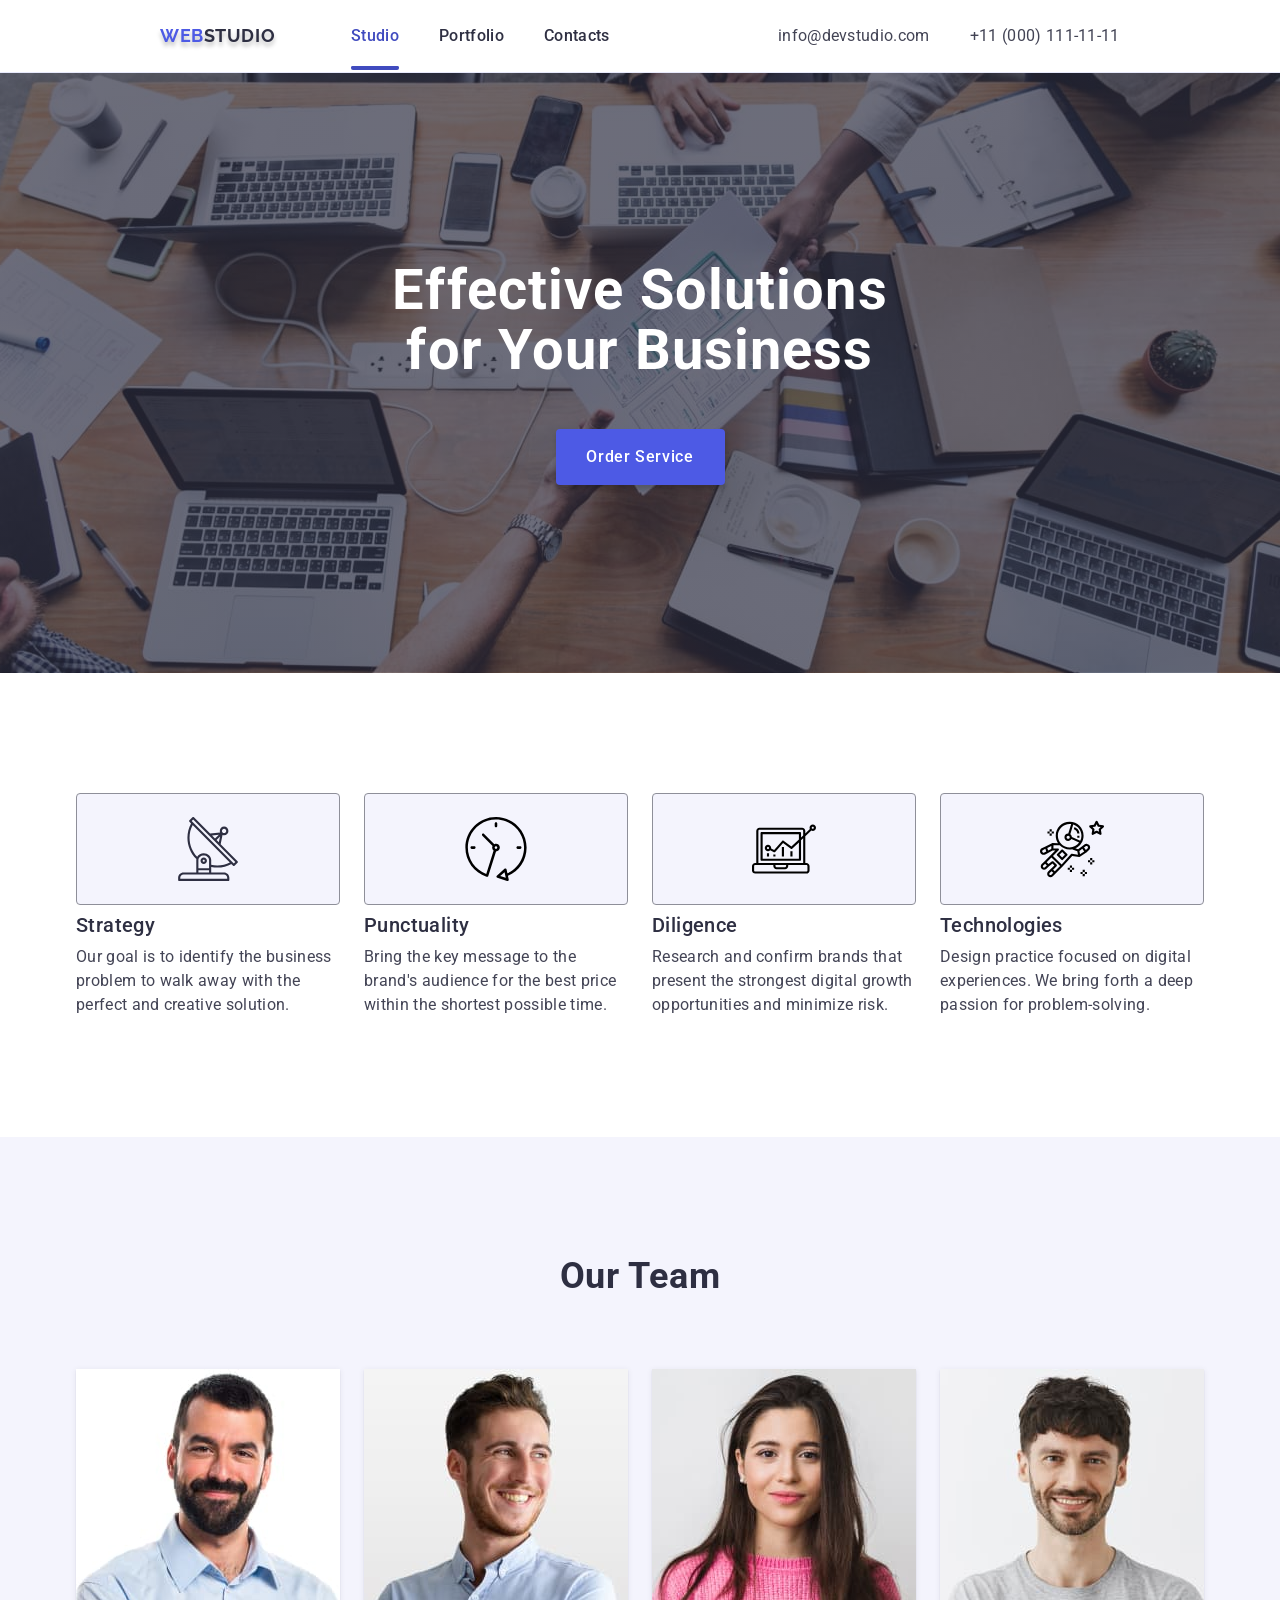
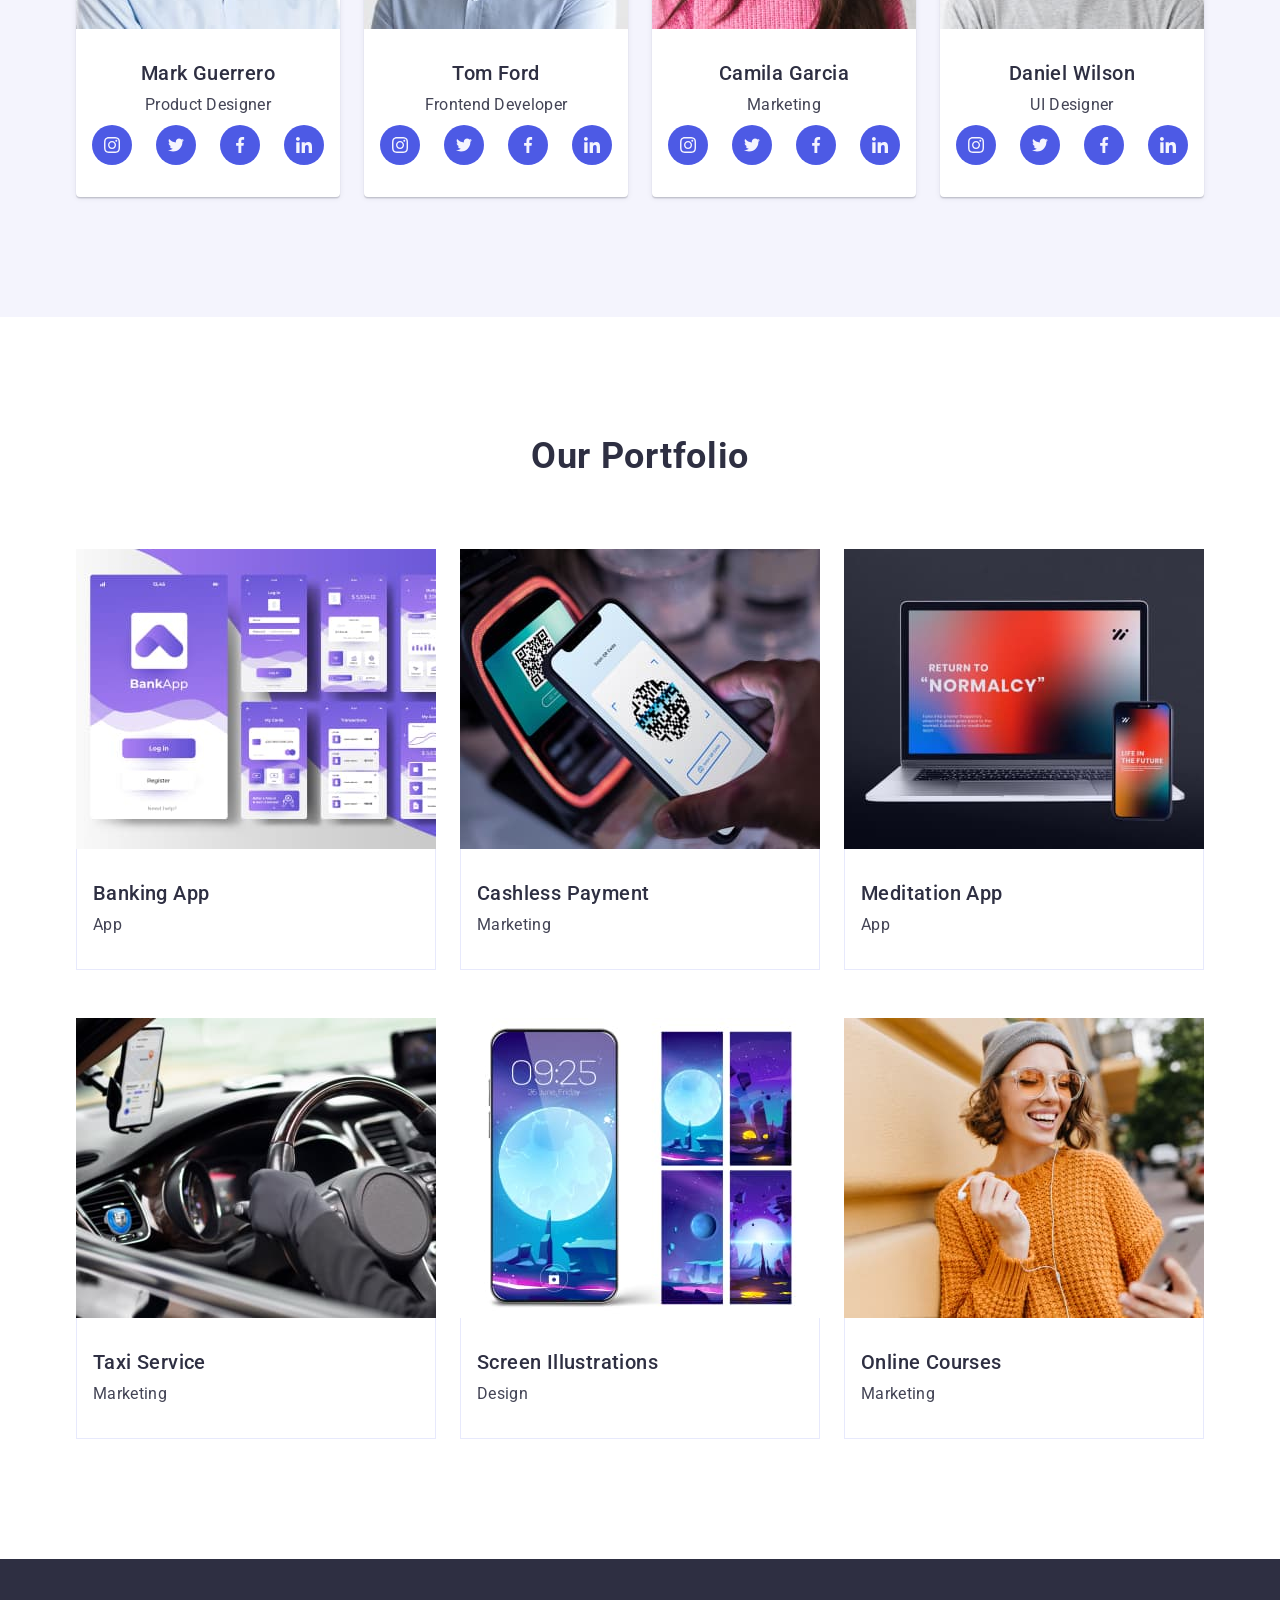
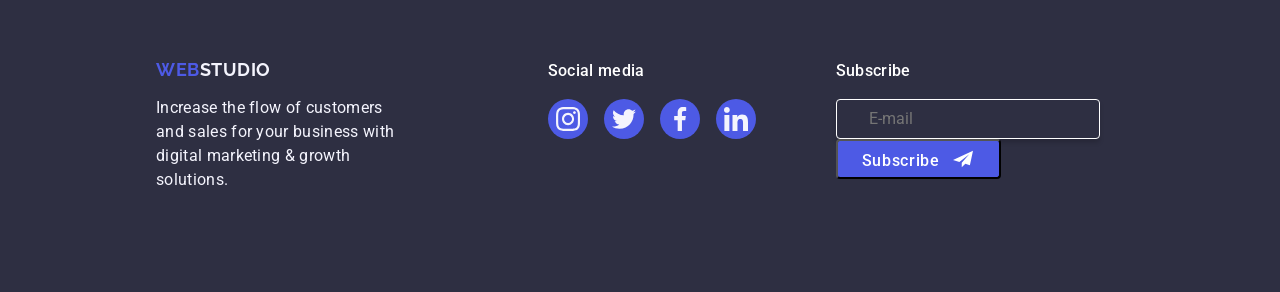
==== commit de194e1a: ".." ====
--- a/index.html
+++ b/index.html
@@ -477,7 +477,7 @@
       </div>
     </footer>
     <!--MODAL-->
-    <div class="backdrop">
+    <div class="backdrop is-open">
       <div class="modal">
         <button class="x-button" type="button">
           <svg class="close" width="8" height="8">
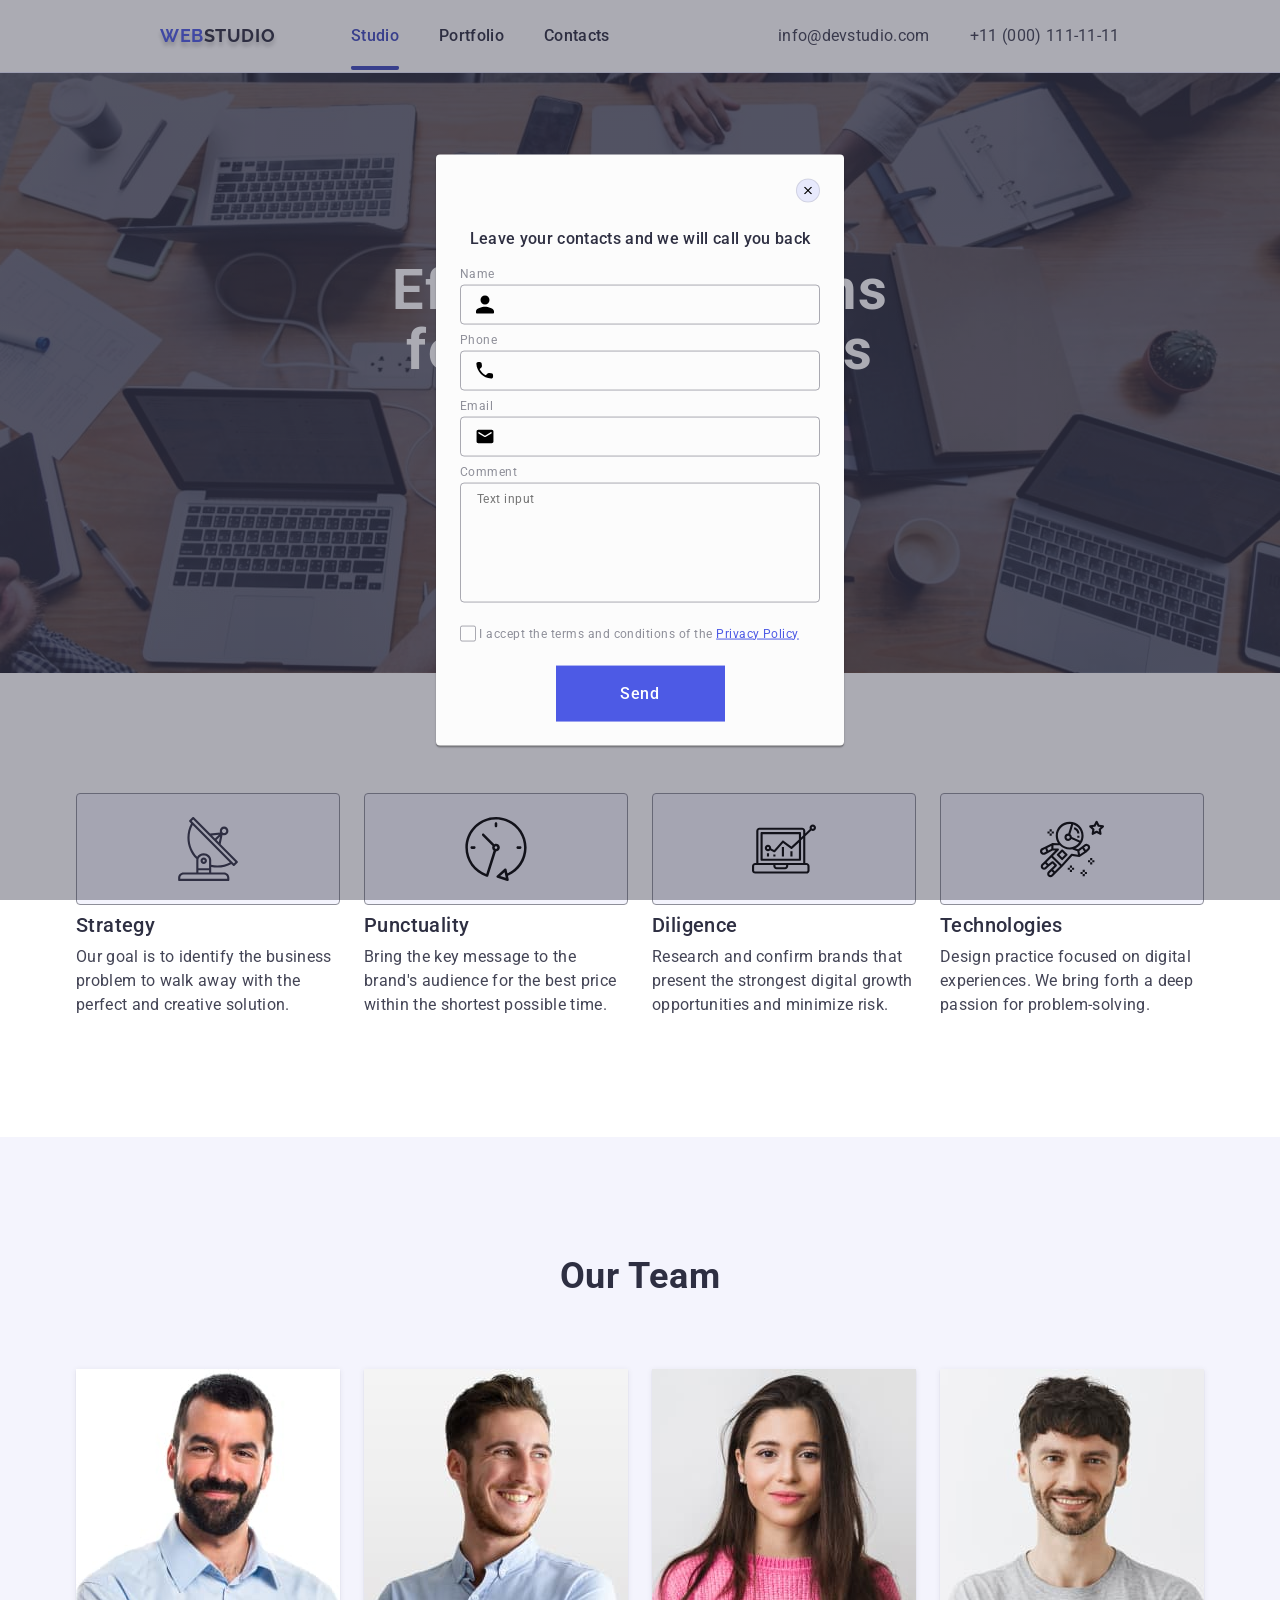
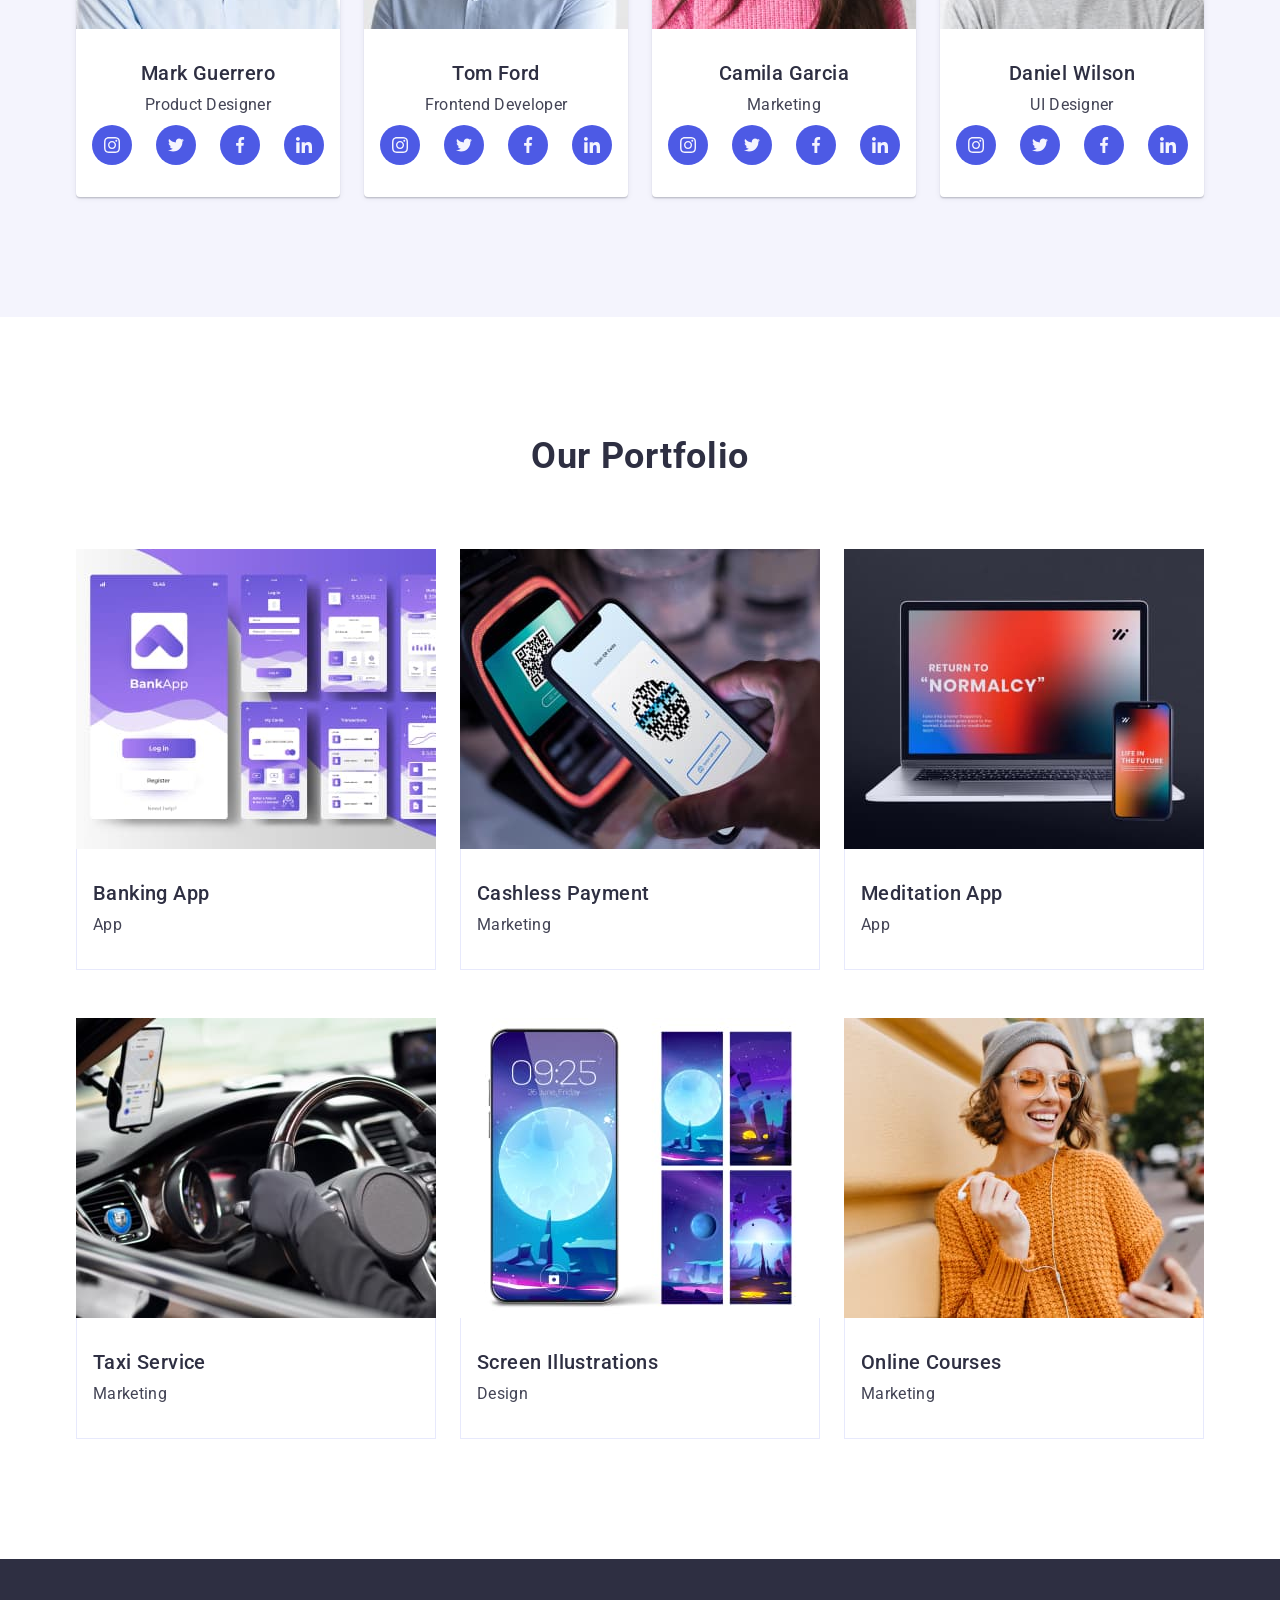
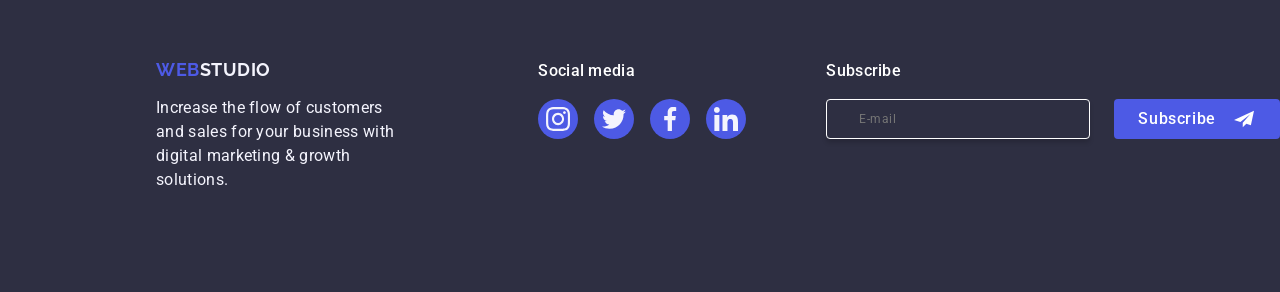
==== commit 8787ad7b: "added" ====
--- a/index.html
+++ b/index.html
@@ -458,9 +458,10 @@
         <div class="subscribe">
           <p class="subscribe-text">Subscribe</p>
           <form action="e-mail" class="box-input-subscribe">
-            <label for="e-mail" class="contact-e-mail">
+            <label for="e-mail-modal" class="contact-e-mail">
               <input
                 type="email"
+                id="e-mail-modal"
                 name="e-mail"
                 placeholder="E-mail"
                 class="email-input"
@@ -477,7 +478,7 @@
       </div>
     </footer>
     <!--MODAL-->
-    <div class="backdrop is-open">
+    <div class="backdrop">
       <div class="modal">
         <button class="x-button" type="button">
           <svg class="close" width="8" height="8">
@@ -503,9 +504,14 @@
             </div>
           </div>
           <div class="form">
-            <label for="phone" class="label">Phone </label>
+            <label for="phone-modal" class="label">Phone </label>
             <div class="input-and-icon">
-              <input type="phone" name="phone" class="input-style" id="phone" />
+              <input
+                type="tel"
+                name="phone"
+                class="input-style"
+                id="phone-modal"
+              />
               <svg class="form-icon" width="18" height="24">
                 <use href="./images/icons.svg#icon-phone_number"></use>
               </svg>
@@ -547,7 +553,7 @@
               <a href="" class="privacy-policy">Privacy Policy</a>
             </label>
           </div>
-          <button class="send-button">Send</button>
+          <button type="button" class="send-button">Send</button>
         </form>
       </div>
     </div>
--- a/css/styles.css
+++ b/css/styles.css
@@ -503,21 +503,28 @@
         line-height: 150%;
         letter-spacing: 0.02em;
         color: #fff;
+        margin-bottom: 16px;
 }
 
 
 
 .email-input{
-    background-color: #2e2f42;
+    background-color: transparent;
     border: 1px solid #fff;
     border-radius: 4px;
     width: 264px;
     height: 40px;
     box-shadow: 0 4px 4px 0 rgba(0, 0, 0, 0.15);
-    margin-top: 16px;
-    margin-right: 24px;
     color: #fff;
     padding-left: 16px;
+    font-size: 12px;
+    line-height: 2;
+    letter-spacing: 0.04em;
+}
+
+.box-input-subscribe{
+    display: flex;
+    gap: 24px;
 }
 
 .email-input::placeholder{
@@ -525,20 +532,21 @@
 }
 
 .sub-button{
+    display: flex;
     border-radius: 4px;
     padding: 8px 24px;
-    width: 165px;
+    min-width: 165px;
     height: 40px;
     background: #4d5ae5;
-    display: inline-flex;
-    justify-content: space-between;
+    justify-content: center;
+    align-items: center;
     color: #fff;
     font-weight: 500;
     font-size: 16px;
     line-height: 150%;
     letter-spacing: 0.04em;
-    text-align: center;
     cursor: pointer;
+    border: none;
 }
 
 
@@ -547,6 +555,7 @@
     fill: #fff;
     width: 24px;
     height: 20px;
+    margin-left: 16px;
 }
 
 /* Okno modalne*/
@@ -765,3 +774,8 @@
     margin: 0 auto;
 }
 
+.send-button:hover,
+.send-button:focus{
+    background-color: #404bbf;
+    border: none;
+}
